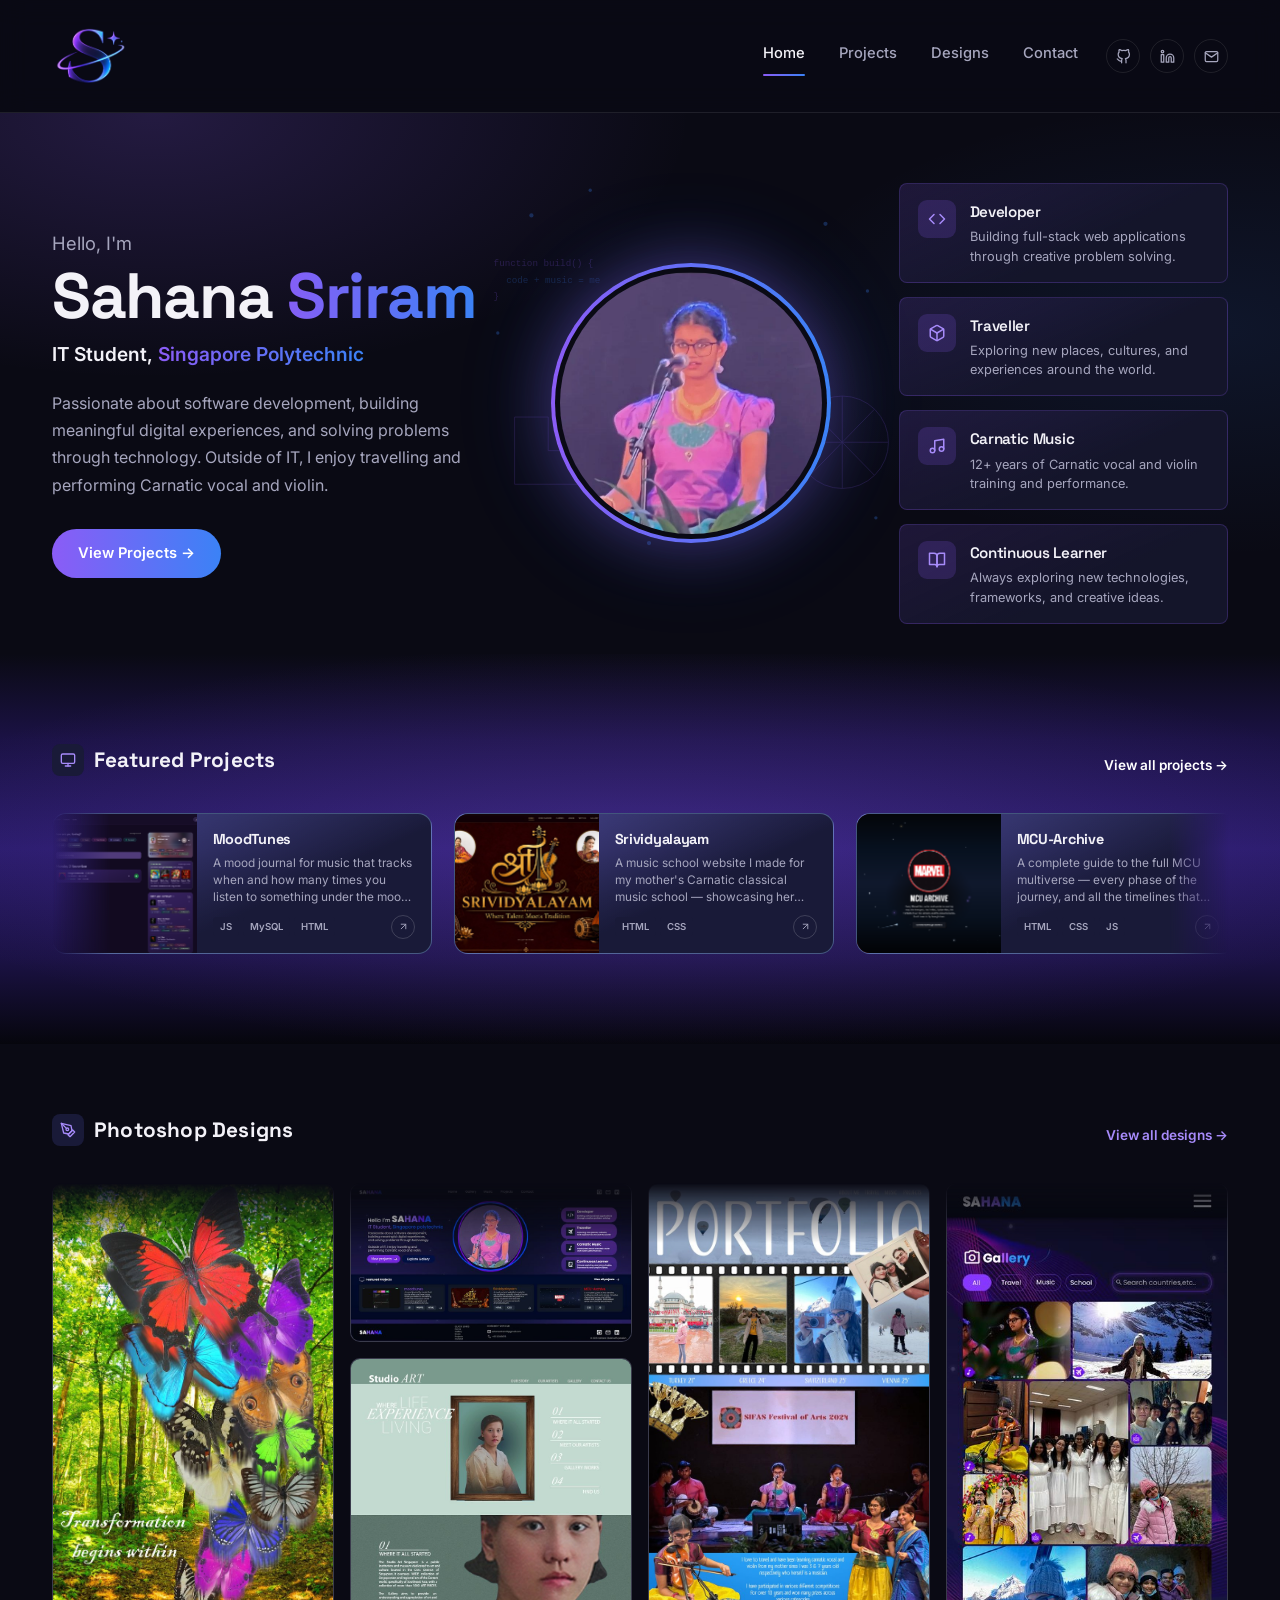
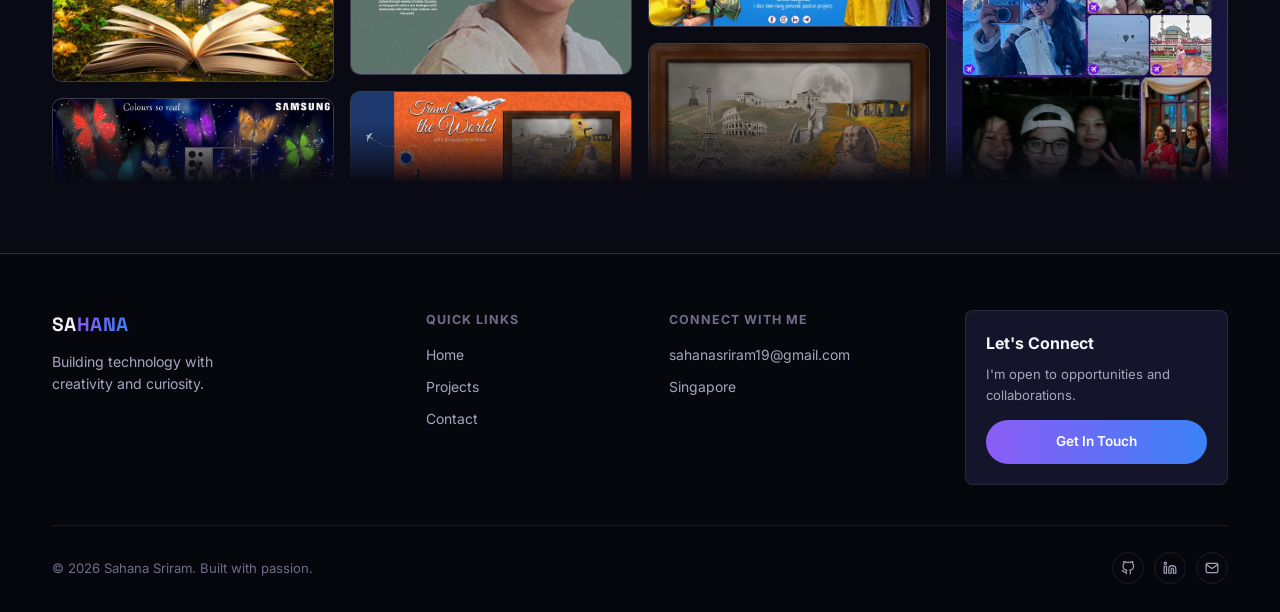
==== index.html @ c19dc29f "edited layout" ====
<!DOCTYPE html>
<html lang="en">
<head>
<meta charset="UTF-8">
<meta name="viewport" content="width=device-width, initial-scale=1.0">
<title>Sahana Sriram</title>
<link rel="icon" type="image/png" href="images/favicon.png">
<link rel="manifest" href="/manifest.json">
<meta name="description" content="Sahana Sriram — IT student at Singapore Polytechnic building full-stack web applications, and a Carnatic classical vocalist and violinist.">
<link rel="preconnect" href="https://fonts.googleapis.com">
<link href="https://fonts.googleapis.com/css2?family=Space+Grotesk:wght@500;600;700&family=Inter:wght@400;500;600;700&display=swap" rel="stylesheet">
<link rel="stylesheet" href="css/style.css">
</head>
<body>

<div id="navbar-placeholder"></div>

<section class="hero">
  <div class="wrap hero-grid">
    <div>
      <div class="hero-eyebrow">Hello, I'm</div>
      <h1>Sahana<span class="grad-text"> Sriram</span></h1>
      <div class="hero-role"><span class="a">IT Student, </span><span class="b">Singapore Polytechnic</span></div>
      <p class="desc">Passionate about software development, building meaningful digital experiences, and solving problems through technology. Outside of IT, I enjoy travelling and performing Carnatic vocal and violin.</p>
      <div class="btn-row">
        <a href="work.html" class="btn btn-primary">View Projects →</a>
      </div>
    </div>

    <div class="hero-photo-wrap">
      <svg class="hero-bg-deco" viewBox="0 0 500 500" xmlns="http://www.w3.org/2000/svg">
        <g stroke="#8B5CF6" stroke-width="1" opacity="0.35" fill="none">
          <path d="M40 380 L40 300 L80 300 L80 340 L120 340 L120 260 L160 260 L160 380 Z"/>
          <path d="M280 380 L280 200 L300 200 L300 180 L320 180 L320 200 L340 200 L340 380 Z"/>
          <circle cx="430" cy="330" r="55"/>
          <line x1="430" y1="275" x2="430" y2="385"/>
          <line x1="375" y1="330" x2="485" y2="330"/>
          <line x1="392" y1="291" x2="468" y2="369"/>
          <line x1="468" y1="291" x2="392" y2="369"/>
        </g>
        <g fill="#3B82F6" opacity="0.5">
          <circle cx="60" cy="60" r="2.5"/>
          <circle cx="130" cy="30" r="2"/>
          <circle cx="410" cy="70" r="2.5"/>
          <circle cx="460" cy="150" r="2"/>
          <circle cx="20" cy="200" r="2"/>
          <circle cx="470" cy="420" r="2"/>
          <circle cx="200" cy="450" r="2.5"/>
        </g>
        <text x="15" y="120" fill="#8B5CF6" font-family="monospace" font-size="11" opacity="0.4">function build() {</text>
        <text x="30" y="140" fill="#3B82F6" font-family="monospace" font-size="11" opacity="0.4">code + music = me</text>
        <text x="15" y="160" fill="#8B5CF6" font-family="monospace" font-size="11" opacity="0.4">}</text>
      </svg>
      <div class="hero-photo-ring">
        <div class="ring-inner">
          <img src="images/profile.jpg" alt="Sahana Sriram performing Carnatic vocal music">
        </div>
      </div>
    </div>

    <div class="info-cards">
      <div class="info-card">
        <div class="info-icon"><svg viewBox="0 0 24 24" fill="none" stroke-width="2" stroke-linecap="round" stroke-linejoin="round"><polyline points="16 18 22 12 16 6"/><polyline points="8 6 2 12 8 18"/></svg></div>
        <div><h3>Developer</h3><p>Building full-stack web applications through creative problem solving.</p></div>
      </div>
      <div class="info-card">
        <div class="info-icon"><svg viewBox="0 0 24 24" fill="none" stroke-width="2" stroke-linecap="round" stroke-linejoin="round"><path d="M21 16V8a2 2 0 0 0-1-1.73l-7-4a2 2 0 0 0-2 0l-7 4A2 2 0 0 0 3 8v8a2 2 0 0 0 1 1.73l7 4a2 2 0 0 0 2 0l7-4A2 2 0 0 0 21 16z"/><polyline points="3.27 6.96 12 12.01 20.73 6.96"/><line x1="12" y1="22.08" x2="12" y2="12"/></svg></div>
        <div><h3>Traveller</h3><p>Exploring new places, cultures, and experiences around the world.</p></div>
      </div>
      <div class="info-card">
        <div class="info-icon"><svg viewBox="0 0 24 24" fill="none" stroke-width="2" stroke-linecap="round" stroke-linejoin="round"><path d="M9 18V5l12-2v13"/><circle cx="6" cy="18" r="3"/><circle cx="18" cy="16" r="3"/></svg></div>
        <div><h3>Carnatic Music</h3><p>12+ years of Carnatic vocal and violin training and performance.</p></div>
      </div>
      <div class="info-card">
        <div class="info-icon"><svg viewBox="0 0 24 24" fill="none" stroke-width="2" stroke-linecap="round" stroke-linejoin="round"><path d="M2 3h6a4 4 0 0 1 4 4v14a3 3 0 0 0-3-3H2z"/><path d="M22 3h-6a4 4 0 0 0-4 4v14a3 3 0 0 1 3-3h7z"/></svg></div>
        <div><h3>Continuous Learner</h3><p>Always exploring new technologies, frameworks, and creative ideas.</p></div>
      </div>
    </div>
  </div>
</section>

<section class="section reveal alt-bg">
  <div class="wrap">
    <div class="section-head">
      <div class="section-head-left">
        <div class="sec-icon"><svg viewBox="0 0 24 24" fill="none" stroke-width="2" stroke-linecap="round" stroke-linejoin="round"><rect x="2" y="3" width="20" height="14" rx="2"/><line x1="8" y1="21" x2="16" y2="21"/><line x1="12" y1="17" x2="12" y2="21"/></svg></div>
        <h2>Featured Projects</h2>
      </div>
      <a href="work.html" class="view-all">View all projects →</a>
    </div>

    <div class="project-grid compact">
      <div class="project-card-sm mt">
        <div class="thumb-sm mt">
          <img class="thumb-photo" src="images/moodtunes.png" alt="MoodTunes screenshot" onerror="this.style.display='none'">
          <svg viewBox="0 0 100 100" fill="none" xmlns="http://www.w3.org/2000/svg">
            <circle cx="50" cy="50" r="34" stroke="white" stroke-width="2" opacity="0.5"/>
            <path d="M30 60 L30 40 L42 44 L42 64" stroke="white" stroke-width="2.5" stroke-linecap="round" stroke-linejoin="round"/>
            <circle cx="27" cy="63" r="5" stroke="white" stroke-width="2.5"/>
            <circle cx="39" cy="67" r="5" stroke="white" stroke-width="2.5"/>
            <path d="M58 35 L64 38 L64 62" stroke="white" stroke-width="2.5" stroke-linecap="round"/>
            <circle cx="64" cy="65" r="5" stroke="white" stroke-width="2.5"/>
          </svg>
        </div>
        <div class="body-sm">
          <div>
            <h3>MoodTunes</h3>
            <p>A mood journal for music that tracks when and how many times you listen to something under the mood you chose, and makes playlists for you.</p>
          </div>
          <div class="tag-row-sm">
            <div class="tag-chips-sm">
              <span class="tag-chip-sm">JS</span>
              <span class="tag-chip-sm">MySQL</span>
              <span class="tag-chip-sm">HTML</span>
            </div>
            <a href="moodtunes.html" class="arrow-sm" aria-label="View MoodTunes case study">
              <svg viewBox="0 0 24 24" fill="none" stroke="currentColor" stroke-width="2" stroke-linecap="round" stroke-linejoin="round"><line x1="7" y1="17" x2="17" y2="7"/><polyline points="7 7 17 7 17 17"/></svg>
            </a>
          </div>
        </div>
      </div>

      <div class="project-card-sm sv">
        <div class="thumb-sm sv">
          <img class="thumb-photo" src="images/srividyalayam.jpg" alt="Srividyalayam screenshot" onerror="this.style.display='none'">
          <svg viewBox="0 0 100 100" fill="none" xmlns="http://www.w3.org/2000/svg">
            <path d="M30 70 V30 L70 22 V62" stroke="white" stroke-width="2.5" stroke-linecap="round" stroke-linejoin="round"/>
            <circle cx="27" cy="73" r="6" stroke="white" stroke-width="2.5"/>
            <circle cx="67" cy="65" r="6" stroke="white" stroke-width="2.5"/>
          </svg>
        </div>
        <div class="body-sm">
          <div>
            <h3>Srividyalayam</h3>
            <p>A music school website I made for my mother's Carnatic classical music school — showcasing her journey as a musician and teacher.</p>
          </div>
          <div class="tag-row-sm">
            <div class="tag-chips-sm">
              <span class="tag-chip-sm">HTML</span>
              <span class="tag-chip-sm">CSS</span>
            </div>
            <a href="srividyalayam.html" class="arrow-sm" aria-label="View Srividyalayam case study">
              <svg viewBox="0 0 24 24" fill="none" stroke="currentColor" stroke-width="2" stroke-linecap="round" stroke-linejoin="round"><line x1="7" y1="17" x2="17" y2="7"/><polyline points="7 7 17 7 17 17"/></svg>
            </a>
          </div>
        </div>
      </div>

      <div class="project-card-sm mc">
        <div class="thumb-sm mc">
          <img class="thumb-photo" src="images/mcu-archive.png" alt="MCU-Archive screenshot" onerror="this.style.display='none'">
          <svg viewBox="0 0 100 100" fill="none" xmlns="http://www.w3.org/2000/svg">
            <circle cx="50" cy="35" r="14" stroke="white" stroke-width="2.5"/>
            <path d="M50 49 L50 78" stroke="white" stroke-width="2.5" stroke-linecap="round"/>
            <circle cx="30" cy="78" r="4" fill="white"/>
            <circle cx="50" cy="78" r="4" fill="white"/>
            <circle cx="70" cy="78" r="4" fill="white"/>
            <path d="M30 78 L50 78 L70 78" stroke="white" stroke-width="2" stroke-linecap="round"/>
          </svg>
        </div>
        <div class="body-sm">
          <div>
            <h3>MCU-Archive</h3>
            <p>A complete guide to the full MCU multiverse — every phase of the journey, and all the timelines that exist since Iron Man.</p>
          </div>
          <div class="tag-row-sm">
            <div class="tag-chips-sm">
              <span class="tag-chip-sm">HTML</span>
              <span class="tag-chip-sm">CSS</span>
              <span class="tag-chip-sm">JS</span>
            </div>
            <a href="mcu-archive.html" class="arrow-sm" aria-label="View MCU-Archive case study">
              <svg viewBox="0 0 24 24" fill="none" stroke="currentColor" stroke-width="2" stroke-linecap="round" stroke-linejoin="round"><line x1="7" y1="17" x2="17" y2="7"/><polyline points="7 7 17 7 17 17"/></svg>
            </a>
          </div>
        </div>
      </div>

      <div class="project-card-sm n4">
        <div class="thumb-sm n4">
          <img class="thumb-photo" src="images/borderland.png" alt="Project 4 screenshot" onerror="this.style.display='none'">
          <svg viewBox="0 0 100 100" fill="none" xmlns="http://www.w3.org/2000/svg">
            <rect x="22" y="28" width="56" height="44" rx="6" stroke="white" stroke-width="2.5"/>
            <path d="M40 46 L32 50 L40 54 M60 46 L68 50 L60 54" stroke="white" stroke-width="2.5" stroke-linecap="round" stroke-linejoin="round"/>
          </svg>
        </div>
        <div class="body-sm">
          <div>
            <h3>Borderland</h3>
            <p>A wellness quest system where users complete challenges to improve their mental and physical well-being themed to the show Alice in Borderland.</p>
          </div>
          <div class="tag-row-sm">
            <div class="tag-chips-sm">
              <span class="tag-chip-sm">JS</span>
              <span class="tag-chip-sm">HTML</span>
              <span class="tag-chip-sm">MySQL</span>
            </div>
            <a href="borderland.html" class="arrow-sm" aria-label="View Borderland case study">
              <svg viewBox="0 0 24 24" fill="none" stroke="currentColor" stroke-width="2" stroke-linecap="round" stroke-linejoin="round"><line x1="7" y1="17" x2="17" y2="7"/><polyline points="7 7 17 7 17 17"/></svg>
            </a>
          </div>
        </div>
      </div>

      <div class="project-card-sm n5">
        <div class="thumb-sm n5">
          <img class="thumb-photo" src="images/portfolio.png" alt="Project 5 screenshot" onerror="this.style.display='none'">
          <svg viewBox="0 0 100 100" fill="none" xmlns="http://www.w3.org/2000/svg">
            <rect x="22" y="28" width="56" height="44" rx="6" stroke="white" stroke-width="2.5"/>
            <path d="M40 46 L32 50 L40 54 M60 46 L68 50 L60 54" stroke="white" stroke-width="2.5" stroke-linecap="round" stroke-linejoin="round"/>
          </svg>
        </div>
        <div class="body-sm">
          <div>
            <h3>Personal Website</h3>
              <p>My own personal portfolio as a website under development.</p>
            </div>
          <div class="tag-row-sm">
            <div class="tag-chips-sm">
              <span class="tag-chip-sm">HTML</span>
              <span class="tag-chip-sm">CSS</span>
              <span class="tag-chip-sm">JS</span>
            </div>
            <a href="personal-website.html" class="arrow-sm" aria-label="View Personal Website case study">
              <svg viewBox="0 0 24 24" fill="none" stroke="currentColor" stroke-width="2" stroke-linecap="round" stroke-linejoin="round"><line x1="7" y1="17" x2="17" y2="7"/><polyline points="7 7 17 7 17 17"/></svg>
            </a>
          </div>
        </div>
      </div>

      <div class="project-card-sm n6">
        <div class="thumb-sm n6">
          <img class="thumb-photo" src="images/ai-study-buddy.png" alt="AI Study Buddy app screens" onerror="this.style.display='none'">
          <svg viewBox="0 0 100 100" fill="none" xmlns="http://www.w3.org/2000/svg">
            <rect x="33" y="20" width="34" height="60" rx="7" stroke="white" stroke-width="2.5"/>
            <line x1="44" y1="71" x2="56" y2="71" stroke="white" stroke-width="2.5" stroke-linecap="round"/>
          </svg>
        </div>
        <div class="body-sm">
          <div>
            <h3>AI Study Buddy</h3>
            <p>A mobile study companion designed in Figma: wireframes and flows for planning, focus, practice and progress.</p>
          </div>
          <div class="tag-row-sm">
            <div class="tag-chips-sm">
              <span class="tag-chip-sm">Figma</span>
              <span class="tag-chip-sm">UI/UX</span>
              <span class="tag-chip-sm">Mobile</span>
            </div>
            <a href="ai-study-buddy.html" class="arrow-sm" aria-label="View AI Study Buddy case study">
              <svg viewBox="0 0 24 24" fill="none" stroke="currentColor" stroke-width="2" stroke-linecap="round" stroke-linejoin="round"><line x1="7" y1="17" x2="17" y2="7"/><polyline points="7 7 17 7 17 17"/></svg>
            </a>
          </div>
        </div>
      </div>
    </div>
  </div>
</section>

<section class="section reveal" id="designs">
  <div class="wrap">
    <div class="section-head">
      <div class="section-head-left">
        <div class="sec-icon"><svg viewBox="0 0 24 24" fill="none" stroke-width="2" stroke-linecap="round" stroke-linejoin="round"><path d="M12 19l7-7 3 3-7 7-3-3z"/><path d="M18 13l-1.5-7.5L2 2l3.5 14.5L13 18l5-5z"/><path d="M2 2l7.586 7.586"/><circle cx="11" cy="11" r="2"/></svg></div>
        <h2>Photoshop Designs</h2>
      </div>
      <a href="designs.html" class="view-all">View all designs &rarr;</a>
    </div>

    <div class="live-wall" aria-label="Photoshop designs, moving. Hover to pause, click to enlarge.">
      <div class="live-col c1"><div class="live-track">
        <figure class="live-item">
        <button type="button" class="design-btn" data-lightbox="images/transformation.jpg" data-caption="Transformation Begins Within" aria-label="Open design: Transformation Begins Within">
          <img src="images/transformation-thumb.jpg" width="1080" height="1920" loading="lazy" alt="Poster of colourful butterflies rising from an open book in a forest">
          <span class="design-cap"><b>Transformation Begins Within</b><i>Photo manipulation</i></span>
        </button>
      </figure>
        <figure class="live-item">
        <button type="button" class="design-btn" data-lightbox="images/colours-so-real.jpg" data-caption="Colours So Real" aria-label="Open design: Colours So Real">
          <img src="images/colours-so-real-thumb.jpg" width="1366" height="768" loading="lazy" alt="Butterflies, a rabbit in a top hat and a phone against a night city skyline">
          <span class="design-cap"><b>Colours So Real</b><i>Advertising</i></span>
        </button>
      </figure>
        <figure class="live-item">
        <button type="button" class="design-btn" data-lightbox="images/sweet-juicy.jpg" data-caption="Sweet, Juicy, Unstoppable" aria-label="Open design: Sweet, Juicy, Unstoppable">
          <img src="images/sweet-juicy-thumb.jpg" width="800" height="800" loading="lazy" alt="Watermelon slices and a lollipop in a splash of juice">
          <span class="design-cap"><b>Sweet, Juicy, Unstoppable</b><i>Advertising</i></span>
        </button>
      </figure>
        <figure class="live-item">
        <button type="button" class="design-btn" data-lightbox="images/home-mobile.jpg" data-caption="Home Page: Mobile Layout" aria-label="Open design: Home Page: Mobile Layout">
          <img src="images/home-mobile-thumb.jpg" width="1080" height="2940" loading="lazy" alt="Mobile home page design with profile, skill cards and project cards">
          <span class="design-cap"><b>Home Page: Mobile Layout</b><i>Web design</i></span>
        </button>
      </figure>
      </div></div>
      <div class="live-col c2"><div class="live-track">
        <figure class="live-item">
        <button type="button" class="design-btn" data-lightbox="images/portfolio-web.jpg" data-caption="Portfolio Website" aria-label="Open design: Portfolio Website">
          <img src="images/portfolio-web-thumb.jpg" width="1366" height="768" loading="lazy" alt="Dark website design with a profile photo, info cards and featured projects">
          <span class="design-cap"><b>Portfolio Website</b><i>Web design</i></span>
        </button>
      </figure>
        <figure class="live-item">
        <button type="button" class="design-btn" data-lightbox="images/studio-art.jpg" data-caption="Studio Art" aria-label="Open design: Studio Art">
          <img src="images/studio-art-thumb.jpg" width="1366" height="1536" loading="lazy" alt="Soft green web layout for an art studio with a framed portrait">
          <span class="design-cap"><b>Studio Art</b><i>Web design</i></span>
        </button>
      </figure>
        <figure class="live-item">
        <button type="button" class="design-btn" data-lightbox="images/travel-the-world.jpg" data-caption="Travel the World" aria-label="Open design: Travel the World">
          <img src="images/travel-the-world-thumb.jpg" width="1690" height="770" loading="lazy" alt="Orange banner with a framed collage of world landmarks and the line Travel the World">
          <span class="design-cap"><b>Travel the World</b><i>Advertising</i></span>
        </button>
      </figure>
        </div></div>
      <div class="live-col c3"><div class="live-track">
        <figure class="live-item">
        <button type="button" class="design-btn" data-lightbox="images/portfolio-poster.jpg" data-caption="Portfolio" aria-label="Open design: Portfolio">
          <img src="images/portfolio-poster-thumb.jpg" width="1012" height="1600" loading="lazy" alt="Portfolio layout with a film strip of travel photos and a performance photo">
          <span class="design-cap"><b>Portfolio</b><i>Layout</i></span>
        </button>
      </figure>
        <figure class="live-item">
        <button type="button" class="design-btn" data-lightbox="images/wonders.jpg" data-caption="Wonders of the World" aria-label="Open design: Wonders of the World">
          <img src="images/wonders-thumb.jpg" width="1024" height="768" loading="lazy" alt="Framed collage of world landmarks across a field of orange flowers">
          <span class="design-cap"><b>Wonders of the World</b><i>Photo manipulation</i></span>
        </button>
      </figure>
        <figure class="live-item">
        <button type="button" class="design-btn" data-lightbox="images/gallery-web.jpg" data-caption="Gallery Page: Web Layout" aria-label="Open design: Gallery Page: Web Layout">
          <img src="images/gallery-web-thumb.jpg" width="1366" height="768" loading="lazy" alt="Gallery page design with filter chips and a grid of travel and music photos">
          <span class="design-cap"><b>Gallery Page: Web Layout</b><i>Web design</i></span>
        </button>
      </figure>
      </div></div>
      <div class="live-col c4"><div class="live-track">
        <figure class="live-item">
        <button type="button" class="design-btn" data-lightbox="images/gallery-mobile.jpg" data-caption="Gallery Page: Mobile Layout" aria-label="Open design: Gallery Page: Mobile Layout">
          <img src="images/gallery-mobile-thumb.jpg" width="1080" height="2940" loading="lazy" alt="Mobile gallery page design with filter chips and a photo grid">
          <span class="design-cap"><b>Gallery Page: Mobile Layout</b><i>Web design</i></span>
        </button>
      </figure>
        <figure class="live-item">
        <button type="button" class="design-btn" data-lightbox="images/fire-ice.jpg" data-caption="Fire and Ice" aria-label="Open design: Fire and Ice">
          <img src="images/fire-ice-thumb.jpg" width="800" height="800" loading="lazy" alt="A fire lion facing an ice dragon on a dark splattered background">
          <span class="design-cap"><b>Fire and Ice</b><i>Photo manipulation</i></span>
        </button>
      </figure>
        <figure class="live-item">
        <button type="button" class="design-btn" data-lightbox="images/dreamscape.jpg" data-caption="Dreamscape of Fashion" aria-label="Open design: Dreamscape of Fashion">
          <img src="images/dreamscape-thumb.jpg" width="1024" height="768" loading="lazy" alt="Handbags and heels standing on reflective water under a blue sky">
          <span class="design-cap"><b>Dreamscape of Fashion</b><i>Advertising</i></span>
        </button>
      </figure>
      </div></div>
    </div>
  </div>
</section>

<!-- <section class="section reveal" id="clubs">
  <div class="wrap">
    <div class="section-head">
      <div class="section-head-left">
        <div class="sec-icon"><svg viewBox="0 0 24 24" fill="none" stroke-width="2" stroke-linecap="round" stroke-linejoin="round"><path d="M17 21v-2a4 4 0 0 0-4-4H5a4 4 0 0 0-4 4v2"/><circle cx="9" cy="7" r="4"/><path d="M23 21v-2a4 4 0 0 0-3-3.87"/><path d="M16 3.13a4 4 0 0 1 0 7.75"/></svg></div>
        <h2>Clubs &amp; Co-curriculars</h2>
      </div>
    </div>

    <div class="club-list">
      <span>SEED</span>
      <span>Gryphons</span>
      <span>SPICS</span>
    </div>
  </div>
</section> -->

<footer id="contact">
  <div class="wrap">
    <div class="footer-grid">
      <div class="footer-brand">
        <a class="logo" href="index.html"><span class="a">SA</span><span class="b">HANA</span></a>
        <p>Building technology with creativity and curiosity.</p>
      </div>
      <div class="footer-col">
        <h4>Quick Links</h4>
        <a href="index.html">Home</a>
        <a href="work.html">Projects</a>
        <a href="contact.html">Contact</a>
      </div>
      <div class="footer-col">
        <h4>Connect With Me</h4>
        <span>sahanasriram19@gmail.com</span>
        <span>Singapore</span>
      </div>
      <div class="footer-cta">
        <h4 style="margin-bottom:8px;">Let's Connect</h4>
        <p>I'm open to opportunities and collaborations.</p>
        <a href="mailto:sahanasriram19@gmail.com" class="btn btn-primary">Get In Touch</a>
      </div>
    </div>
    <div class="footer-bottom">
      <span>© 2026 Sahana Sriram. Built with passion.</span>
      <div class="footer-social">
        <a href="https://github.com/sahanasriram19" target="_blank" rel="noopener" aria-label="GitHub"><svg viewBox="0 0 24 24" fill="none" stroke-width="2" stroke-linecap="round" stroke-linejoin="round"><path d="M9 19c-5 1.5-5-2.5-7-3m14 6v-3.87a3.37 3.37 0 0 0-.94-2.61c3.14-.35 6.44-1.54 6.44-7A5.44 5.44 0 0 0 20 4.77 5.07 5.07 0 0 0 19.91 1S18.73.65 16 2.48a13.38 13.38 0 0 0-7 0C6.27.65 5.09 1 5.09 1A5.07 5.07 0 0 0 5 4.77a5.44 5.44 0 0 0-1.5 3.78c0 5.42 3.3 6.61 6.44 7A3.37 3.37 0 0 0 9 18.13V22"/></svg></a>
        <a href="https://www.linkedin.com/in/sahanasriram19" target="_blank" rel="noopener" aria-label="LinkedIn"><svg viewBox="0 0 24 24" fill="none" stroke-width="2" stroke-linecap="round" stroke-linejoin="round"><path d="M16 8a6 6 0 0 1 6 6v7h-4v-7a2 2 0 0 0-2-2 2 2 0 0 0-2 2v7h-4v-7a6 6 0 0 1 6-6z"/><rect x="2" y="9" width="4" height="12"/><circle cx="4" cy="4" r="2"/></svg></a>
        <a href="mailto:sahanasriram19@gmail.com" aria-label="Email"><svg viewBox="0 0 24 24" fill="none" stroke-width="2" stroke-linecap="round" stroke-linejoin="round"><path d="m22 6-10 7L2 6"/><rect x="2" y="4" width="20" height="16" rx="2"/></svg></a>
      </div>
    </div>
  </div>
</footer>

<div class="lightbox" id="lightbox" role="dialog" aria-modal="true" aria-label="Design preview" hidden>
  <button type="button" class="lightbox-close" aria-label="Close preview">&times;</button>
  <button type="button" class="lightbox-nav prev" aria-label="Previous design">&#8249;</button>
  <button type="button" class="lightbox-nav next" aria-label="Next design">&#8250;</button>
  <div class="lightbox-stage"><img id="lightboxImg" alt=""></div>
  <p class="lightbox-caption" id="lightboxCap"></p>
</div>

<button class="to-top" aria-label="Back to top">↑</button>
<script src="js/script.js"></script>
</body>
</html>
---- css/style.css ----
/* ============================================
   Sahana Sriram — Portfolio (dark theme)
   ============================================ */

:root{
  --bg:#0A0A14;
  --bg-soft:#0F1020;
  --surface:#14152A;
  --surface-2:#191A38;
  --border:rgba(255,255,255,0.09);
  --border-strong:rgba(255,255,255,0.16);
  --text:#F3F2F8;
  --text-soft:#A6A6BE;
  --text-mute:#6E6E88;
  --purple:#8B5CF6;
  --purple-soft:#A78BFA;
  --blue:#3B82F6;
  --rose:#F43F87;
  --rose-soft:#FB7BA8;
  --grad:linear-gradient(90deg,#8B5CF6 0%,#3B82F6 100%);
  --radius:14px;
  --radius-sm:8px;
}

*{margin:0;padding:0;box-sizing:border-box;}
html{scroll-behavior:smooth;}
body{
  background:var(--bg);
  color:var(--text);
  font-family:'Inter',sans-serif;
  line-height:1.6;
  overflow-x:hidden;
}
h1,h2,h3,.display{
  font-family:'Space Grotesk',sans-serif;
  letter-spacing:-0.02em;
}
a{color:inherit;text-decoration:none;}
img{max-width:100%;display:block;}
.wrap{max-width:1240px;margin:0 auto;padding:0 32px;}
.grad-text{background:var(--grad);-webkit-background-clip:text;background-clip:text;color:transparent;}

/* ---------- About/Music: duality cards, stats, facts ---------- */
.duality-grid{display:grid;grid-template-columns:1fr 1fr;gap:22px;margin-bottom:22px;}
.duality-card{background:var(--surface);border:1px solid var(--border);border-radius:var(--radius);padding:32px;}
.duality-label{font-size:0.78rem;font-weight:700;text-transform:uppercase;letter-spacing:0.08em;margin-bottom:14px;color:var(--purple-soft);}
.duality-card.music .duality-label{color:#60A5FA;}
.duality-card h3{font-size:1.25rem;font-weight:700;margin-bottom:12px;}
.duality-card p{color:var(--text-soft);font-size:0.95rem;margin-bottom:20px;line-height:1.6;}
.stat-row{display:flex;gap:28px;flex-wrap:wrap;}
.stat{display:flex;flex-direction:column;}
.stat .num{font-family:'Space Grotesk',sans-serif;font-weight:700;font-size:1.7rem;background:var(--grad);-webkit-background-clip:text;background-clip:text;color:transparent;line-height:1;}
.stat .label{font-size:0.7rem;color:var(--text-mute);text-transform:uppercase;letter-spacing:0.05em;margin-top:8px;}
.fact-strip{display:flex;flex-wrap:wrap;border:1px solid var(--border);border-radius:var(--radius);overflow:hidden;background:var(--surface);}
.fact-item{flex:1 1 200px;padding:20px 24px;border-right:1px solid var(--border);border-bottom:1px solid var(--border);}
.fact-item:last-child{border-right:none;}
.fact-item .k{font-size:0.7rem;text-transform:uppercase;letter-spacing:0.06em;color:var(--text-mute);margin-bottom:6px;}
.fact-item .v{font-weight:600;font-size:0.92rem;}
.tag{padding:7px 14px;border:1px solid var(--border-strong);border-radius:999px;font-size:0.8rem;font-weight:500;color:var(--text-soft);}
.stack-tags{display:flex;flex-wrap:wrap;gap:10px;margin-top:4px;}
.btn-sm{padding:9px 18px;font-size:0.78rem;}
.project-card .body .project-links{display:flex;gap:10px;margin-top:auto;padding-top:16px;flex-wrap:wrap;}

@media (max-width:760px){
  .duality-grid{grid-template-columns:1fr;}
  .fact-item{flex:1 1 50%;}
}

/* ---------- Nav ---------- */
nav{
  position:sticky;top:0;z-index:50;
  background:rgba(10,10,20,0.75);
  backdrop-filter:blur(14px);
  border-bottom:1px solid var(--border);
}
nav .wrap{
  display:flex;align-items:center;justify-content:space-between;
  padding:18px 32px;
}
.logo{font-family:'Space Grotesk',sans-serif;font-weight:700;font-size:1.2rem;letter-spacing:0.02em;}
.logo .a{color:var(--text);}
.logo .b{background:var(--grad);-webkit-background-clip:text;background-clip:text;color:transparent;}
.navlinks{display:flex;gap:34px;font-size:0.92rem;font-weight:500;align-items:center;}
.navlinks a{color:var(--text-soft);transition:color 0.2s;position:relative;padding-bottom:4px;}
.navlinks a:hover{
  background:var(--grad);
  -webkit-background-clip:text;
  background-clip:text;
  color:transparent;
}
.navlinks a.active{color:var(--text);}
.navlinks a.active:hover{
  background:var(--grad);
  -webkit-background-clip:text;
  background-clip:text;
  color:transparent;
}
.navlinks a.active::after{
  content:"";position:absolute;left:0;right:0;bottom:-6px;height:2px;
  background:var(--grad);border-radius:2px;
}
.nav-social{display:flex;gap:10px;align-items:center;}
.nav-social a{
  width:34px;height:34px;border-radius:50%;
  border:1px solid var(--border);
  display:flex;align-items:center;justify-content:center;
  transition:border-color 0.2s, background 0.2s;
}
.nav-social a:hover{border-color:var(--purple-soft);background:rgba(139,92,246,0.1);}
.nav-social svg{width:15px;height:15px;stroke:var(--text-soft);}
.nav-social a:hover svg{stroke:var(--text);}
.nav-right{display:flex;align-items:center;gap:28px;}

.nav-toggle{
  display:none;
  width:38px;height:38px;
  border:1px solid var(--border);
  border-radius:8px;
  background:transparent;
  align-items:center;justify-content:center;
  cursor:pointer;
}
.nav-toggle span, .nav-toggle span::before, .nav-toggle span::after{
  content:"";display:block;width:16px;height:1.5px;background:var(--text);
  position:relative;transition:transform 0.2s ease, opacity 0.2s ease;
}
.nav-toggle span::before{position:absolute;top:-5px;}
.nav-toggle span::after{position:absolute;top:5px;}
.nav-toggle.open span{background:transparent;}
.nav-toggle.open span::before{transform:translateY(5px) rotate(45deg);}
.nav-toggle.open span::after{transform:translateY(-5px) rotate(-45deg);}

.logo {
  display: flex;
  align-items: center;
  flex-shrink: 0;
}

.logo-icon {
  width: 76px;
  height: 76px;
  object-fit: contain;
  display: block;
  background: transparent;
}

@media (max-width: 768px) {
  .logo-icon {
    width: 52px;
    height: 52px;
  }
}

/* ---------- Buttons ---------- */
.btn{
  display:inline-flex;align-items:center;gap:8px;
  padding:13px 26px;
  border-radius:999px;
  font-weight:600;font-size:0.92rem;
  transition:transform 0.2s ease, box-shadow 0.2s ease, background 0.2s ease;
  cursor:pointer;
}
.btn-primary{background:var(--grad);color:#fff;border:none;}
.btn-primary:hover{transform:translateY(-2px);box-shadow:0 10px 26px rgba(139,92,246,0.35);}
.btn-ghost{border:1.5px solid var(--border-strong);background:rgba(255,255,255,0.02);color:var(--text);}
.btn-ghost:hover{border-color:var(--purple-soft);background:rgba(139,92,246,0.08);transform:translateY(-2px);}

/* ---------- Hero ---------- */
.hero{position:relative;padding:70px 0 30px;overflow:hidden;
  background:radial-gradient(ellipse 60% 70% at 12% 0%, rgba(139,92,246,0.20), transparent 70%),radial-gradient(ellipse 50% 60% at 95% 40%, rgba(59,130,246,0.10), transparent 70%),var(--bg);}
.hero-grid{display:grid;grid-template-columns:1.05fr 0.85fr 0.8fr;gap:32px;align-items:center;position:relative;z-index:2;}
.hero-eyebrow{font-size:1.15rem;color:var(--text-soft);margin-bottom:6px;}
.hero h1{font-size:clamp(2.6rem,5.2vw,4rem);font-weight:700;line-height:1.02;margin-bottom:10px;}
.hero-role{font-size:1.2rem;font-weight:600;margin-bottom:20px;}
.hero-role .a{color:var(--text);}
.hero-role .b{background:var(--grad);-webkit-background-clip:text;background-clip:text;color:transparent;}
.hero p.desc{color:var(--text-soft);font-size:1rem;max-width:520px;margin-bottom:30px;line-height:1.7;}
.hero .btn-row{display:flex;gap:14px;flex-wrap:wrap;}

.hero-photo-wrap{position:relative;display:flex;align-items:center;justify-content:center;min-height:340px;}
.hero-bg-deco{position:absolute;inset:-20% -10%;z-index:0;pointer-events:none;opacity:0.55;}
.hero-photo-ring{
  position:relative;z-index:2;
  width:280px;height:280px;border-radius:50%;
  background:var(--grad);
  padding:4px;
  box-shadow:0 0 60px rgba(139,92,246,0.35), 0 0 100px rgba(59,130,246,0.2);
}
.hero-photo-ring .ring-inner{
  width:100%;height:100%;border-radius:50%;
  background:var(--bg);padding:5px;
}
.hero-photo-ring img{width:100%;height:100%;border-radius:50%;object-fit:cover;}

/* ---------- Info cards ---------- */
.info-cards{display:flex;flex-direction:column;gap:14px;position:relative;z-index:2;}
.info-card{
  display:flex;align-items:flex-start;gap:14px;
  padding:16px 18px;
  background:linear-gradient(155deg, rgba(139,92,246,0.16), var(--surface) 60%);
  border:1px solid rgba(139,92,246,0.22);
  border-radius:var(--radius-sm);
  transition:border-color 0.2s, transform 0.2s;
}
.info-card:hover{border-color:var(--purple-soft);transform:translateY(-2px);}
.info-icon{
  flex-shrink:0;width:38px;height:38px;border-radius:9px;
  background:rgba(139,92,246,0.18);
  display:flex;align-items:center;justify-content:center;
}
.info-icon svg{width:18px;height:18px;stroke:var(--purple-soft);}
.info-card h3{font-size:0.95rem;font-weight:600;margin-bottom:3px;}
.info-card p{font-size:0.8rem;color:var(--text-soft);line-height:1.5;}

/* ---------- Section headers ---------- */
.section{padding:70px 0;}
.section.alt-bg{padding:90px 0;border:0;background:radial-gradient(ellipse 80% 70% at 50% 50%, rgba(139,92,246,0.22), transparent 75%),linear-gradient(180deg,#0A0A14 0%,#1B1245 22%,#2A1B6B 50%,#1B1245 78%,#06060D 100%);}
.section-head{
  display:flex;justify-content:space-between;align-items:flex-end;
  margin-bottom:36px;flex-wrap:wrap;gap:16px;
}
.section-head-left{display:flex;align-items:center;gap:10px;}
.section-head-left .sec-icon{
  width:32px;height:32px;border-radius:8px;background:var(--surface-2);
  display:flex;align-items:center;justify-content:center;
}
.section-head-left .sec-icon svg{width:16px;height:16px;stroke:var(--purple-soft);}
.section-head h2{font-size:1.3rem;font-weight:700;letter-spacing:0.01em;}
.section-head .view-all{font-size:0.85rem;font-weight:600;color:var(--purple-soft);display:flex;align-items:center;gap:6px;}
.section-head .view-all:hover{color:var(--text);}
.section-sub{color:var(--text-soft);font-size:0.95rem;margin-top:4px;}
.page-head{padding:60px 0 10px;}
.page-head h1{font-size:clamp(2rem,4vw,2.7rem);font-weight:700;margin-bottom:8px;}

/* ---------- Project cards ---------- */
.project-grid{display:grid;grid-template-columns:repeat(3,1fr);gap:22px;}
.project-grid.two-col{grid-template-columns:repeat(2,1fr);}
.project-card{
  background:linear-gradient(155deg, rgba(244,63,135,0.13), var(--surface) 55%);
  border:1px solid rgba(244,63,135,0.20);
  border-radius:var(--radius);
  overflow:hidden;
  transition:transform 0.25s ease, border-color 0.25s ease;
  display:flex;
  flex-direction:column;
  height:100%;
}
.project-card:hover{transform:translateY(-4px);border-color:var(--rose);}
.project-thumb{
  aspect-ratio:16/10;
  position:relative;overflow:hidden;
  display:flex;align-items:center;justify-content:center;
}
.project-thumb.mt{background:linear-gradient(135deg,#312E81 0%,#3B82F6 100%);}
.project-thumb.sv{background:linear-gradient(135deg,#312E52 0%,#8B5CF6 100%);}
.project-thumb.mc{background:linear-gradient(135deg,#3F1220 0%,#B91C3C 100%);}
.thumb-sm.mt{background:linear-gradient(135deg,#312E81 0%,#3B82F6 100%);}
.thumb-sm.sv{background:linear-gradient(135deg,#312E52 0%,#8B5CF6 100%);}
.thumb-sm.mc{background:linear-gradient(135deg,#3F1220 0%,#B91C3C 100%);}
.project-thumb.n4,.thumb-sm.n4{background:linear-gradient(135deg,#134E4A 0%,#14B8A6 100%);}
.project-thumb.n5,.thumb-sm.n5{background:linear-gradient(135deg,#78350F 0%,#F59E0B 100%);}
.project-thumb svg{width:44%;height:44%;opacity:0.85;}
.project-card .body{padding:20px 22px 22px;display:flex;flex-direction:column;flex:1;}
.project-card h3{font-size:1.05rem;font-weight:700;margin-bottom:8px;}
.project-card p{font-size:0.85rem;color:var(--text-soft);line-height:1.6;margin-bottom:16px;}
.tag-row{display:flex;flex-wrap:wrap;gap:8px;align-items:center;justify-content:space-between;}
.tag-chips{display:flex;flex-wrap:wrap;gap:6px;}
.tag-chip{
  font-size:0.7rem;font-weight:600;padding:4px 10px;border-radius:5px;
  background:var(--surface-2);color:var(--text-soft);
}
.project-arrow{
  width:30px;height:30px;border-radius:50%;border:1px solid var(--border-strong);
  display:flex;align-items:center;justify-content:center;flex-shrink:0;
  transition:background 0.2s, border-color 0.2s;
}
.project-card:hover .project-arrow{background:var(--grad);border-color:transparent;}
.project-arrow svg{width:13px;height:13px;stroke:var(--text-soft);}
.project-card:hover .project-arrow svg{stroke:#fff;}

.project-thumb .thumb-photo, .thumb-sm .thumb-photo{
  position:absolute;inset:0;width:100%;height:100%;object-fit:cover;z-index:1;
}

/* ---------- Compact project cards (Home / Gallery) ---------- */
.project-grid.compact{grid-template-columns:repeat(3,1fr);}
.project-card-sm{
  display:flex;
  background:linear-gradient(155deg, rgba(147,197,253,0.24), var(--surface-2) 60%);
  border:1px solid rgba(147,197,253,0.35);
  border-radius:var(--radius);
  overflow:hidden;
  transition:transform 0.25s ease, border-color 0.25s ease;
}
.project-card-sm:hover{transform:translateY(-3px);border-color:var(--blue);}
.thumb-sm{
  flex:0 0 38%;position:relative;overflow:hidden;
  display:flex;align-items:center;justify-content:center;
}
.thumb-sm svg{width:52%;height:52%;opacity:0.85;position:relative;z-index:0;}
.body-sm{flex:1;padding:14px 16px;display:flex;flex-direction:column;justify-content:space-between;min-width:0;}
.body-sm h3{font-size:0.9rem;font-weight:700;margin-bottom:4px;}
.body-sm p{
  font-size:0.74rem;color:var(--text-soft);line-height:1.45;margin-bottom:8px;
  display:-webkit-box;-webkit-line-clamp:3;-webkit-box-orient:vertical;overflow:hidden;line-clamp:3;
}
.tag-row-sm{display:flex;justify-content:space-between;align-items:center;gap:6px;}
.tag-chips-sm{display:flex;gap:4px;flex-wrap:wrap;}
.tag-chip-sm{font-size:0.6rem;font-weight:600;padding:2px 7px;border-radius:4px;background:var(--surface-2);color:var(--text-soft);}
.arrow-sm{
  width:24px;height:24px;border-radius:50%;border:1px solid var(--border-strong);
  display:flex;align-items:center;justify-content:center;flex-shrink:0;
  transition:background 0.2s, border-color 0.2s;
}
.arrow-sm svg{width:11px;height:11px;stroke:var(--text-soft);}
.project-card-sm:hover .arrow-sm{background:var(--grad);border-color:transparent;}
.project-card-sm:hover .arrow-sm svg{stroke:#fff;}

@media (max-width:900px){
  .project-grid.compact{grid-template-columns:1fr 1fr;}
}
@media (max-width:760px){
  .project-grid.compact{grid-template-columns:1fr;}
  .project-card-sm{flex-direction:column;}
  .thumb-sm{flex:0 0 140px;}
}
.filter-row{display:flex;gap:10px;flex-wrap:wrap;margin-bottom:36px;}
.filter-pill{
  padding:9px 20px;border-radius:999px;font-size:0.82rem;font-weight:600;
  border:1px solid var(--border-strong);color:var(--text-soft);
  cursor:pointer;transition:all 0.2s ease;background:transparent;
}
.filter-pill:hover{border-color:var(--purple-soft);color:var(--text);}
.filter-pill.active{background:var(--grad);border-color:transparent;color:#fff;}

.gallery-grid{
  display:grid;grid-template-columns:repeat(3,1fr);gap:18px;margin-bottom:80px;
}
.gallery-item{
  position:relative;border-radius:var(--radius);overflow:hidden;
  aspect-ratio:4/3;
  border:1px solid var(--border);
  transition:transform 0.3s ease;
}
.gallery-item:hover{transform:translateY(-3px);}
.gallery-item img{width:100%;height:100%;object-fit:cover;transition:transform 0.4s ease;}
.gallery-item:hover img{transform:scale(1.05);}
.gallery-caption{
  position:absolute;left:0;right:0;bottom:0;
  padding:16px 18px;
  background:linear-gradient(0deg, rgba(0,0,0,0.75) 0%, transparent 100%);
}
.gallery-caption .loc{font-weight:700;font-size:0.9rem;}
.gallery-caption .yr{font-size:0.75rem;color:var(--text-soft);}
.gallery-item.hide{display:none;}

/* ---------- Clubs & co-curriculars (plain big text) ---------- */
.club-list{display:flex;flex-wrap:wrap;gap:10px 56px;align-items:baseline;justify-content:center;}
.club-list span{
  font-family:'Space Grotesk',sans-serif;font-weight:700;
  font-size:clamp(2.4rem,7vw,5rem);line-height:1.1;letter-spacing:-0.02em;
  color:var(--text);transition:color 0.25s ease;
  padding-left:6px;
}
.club-list span:hover{
  background:var(--grad);-webkit-background-clip:text;background-clip:text;color:transparent;
}

/* ---------- Contact / footer CTA ---------- */
.contact{
  text-align:center;padding:90px 0 100px;
}
.contact h2{font-size:clamp(1.9rem,4.4vw,2.6rem);margin-bottom:16px;}
.contact p{color:var(--text-soft);font-size:1.05rem;margin-bottom:32px;}
.contact .btn-row{justify-content:center;}

footer{
  border-top:1px solid rgba(167,139,250,0.28);
  padding:56px 0 28px;
  background:#06060D;
}
.footer-grid{
  display:grid;grid-template-columns:1.3fr 0.8fr 1fr 1fr;gap:32px;
  margin-bottom:40px;
}
.footer-brand p{color:var(--text-soft);font-size:0.88rem;margin-top:10px;max-width:220px;}
.footer-col h4{font-size:0.78rem;text-transform:uppercase;letter-spacing:0.08em;color:var(--text-mute);margin-bottom:14px;}
.footer-col a, .footer-col span{display:block;font-size:0.87rem;color:var(--text-soft);margin-bottom:10px;}
.footer-col a:hover{color:var(--text);}
.footer-cta{
  background:var(--surface);border:1px solid var(--border);border-radius:var(--radius-sm);
  padding:20px;
}
.footer-cta p{font-size:0.82rem;color:var(--text-soft);margin-bottom:14px;}
.footer-cta .btn{width:100%;justify-content:center;padding:11px;font-size:0.85rem;}
.footer-bottom{
  display:flex;justify-content:space-between;align-items:center;flex-wrap:wrap;gap:14px;
  padding-top:26px;border-top:1px solid var(--border);
  font-size:0.82rem;color:var(--text-mute);
}
.footer-social{display:flex;gap:10px;}
.footer-social a{
  width:32px;height:32px;border-radius:50%;border:1px solid var(--border);
  display:flex;align-items:center;justify-content:center;
}
.footer-social svg{width:14px;height:14px;stroke:var(--text-soft);}

/* ---------- Scroll reveal ---------- */
.reveal{opacity:0;transform:translateY(16px);transition:opacity 0.6s ease, transform 0.6s ease;}
.reveal.in{opacity:1;transform:translateY(0);}

/* ---------- Back to top ---------- */
.to-top{
  position:fixed;right:24px;bottom:24px;width:44px;height:44px;border-radius:50%;
  background:var(--grad);color:#fff;display:flex;align-items:center;justify-content:center;
  opacity:0;pointer-events:none;transform:translateY(10px);
  transition:opacity 0.25s ease, transform 0.25s ease;z-index:40;cursor:pointer;box-shadow:0 8px 20px rgba(139,92,246,0.3);
}
.to-top.show{opacity:1;pointer-events:auto;transform:translateY(0);}

@media (max-width:1100px){
  .hero-grid{grid-template-columns:1fr 1fr;}
  .info-cards{grid-column:1/-1;flex-direction:row;flex-wrap:wrap;}
  .info-card{flex:1 1 220px;}
}
@media (max-width:900px){
  .hero-grid{grid-template-columns:1fr;}
  .hero-photo-wrap{order:-1;min-height:260px;}
  .footer-grid{grid-template-columns:1fr 1fr;}
  .project-grid{grid-template-columns:1fr 1fr;}
  .gallery-grid{grid-template-columns:1fr 1fr;}
}
@media (max-width:760px){
  nav .wrap{padding:14px 20px;}
  .nav-toggle{display:flex;}
  .nav-right{
    position:absolute;top:100%;left:0;right:0;
    flex-direction:column;align-items:flex-start;gap:18px;
    background:var(--bg-soft);
    border-bottom:1px solid var(--border);
    max-height:0;overflow:hidden;padding:0 20px;
    transition:max-height 0.25s ease, padding 0.25s ease;
  }
  .nav-right.open{max-height:280px;padding:20px;}
  .navlinks{flex-direction:column;gap:14px;align-items:flex-start;width:100%;}
  .project-grid{grid-template-columns:1fr;}
  .gallery-grid{grid-template-columns:1fr;}
  .footer-grid{grid-template-columns:1fr;gap:26px;}
}

@media (prefers-reduced-motion: reduce){
  *{animation:none !important;transition:none !important;scroll-behavior:auto !important;}
  .reveal{opacity:1;transform:none;}
}

a:focus-visible, button:focus-visible{
  outline:2px solid var(--purple-soft);outline-offset:3px;
}
/* ============================================
   Case study pages
   ============================================ */
.project-thumb.n6,.thumb-sm.n6{background:linear-gradient(135deg,#4C1D95 0%,#8B5CF6 100%);}

.cs-hero{padding:56px 0 30px;}
.cs-hero-grid{display:grid;grid-template-columns:1fr 1.1fr;gap:56px;align-items:center;}
.cs-back{display:inline-block;font-size:0.85rem;color:var(--text-soft);margin-bottom:26px;}
.cs-back:hover{color:var(--text);}
.cs-hero h1{font-size:clamp(2.2rem,4.6vw,3.2rem);line-height:1.1;margin-bottom:18px;}
.cs-lede{color:var(--text-soft);font-size:1.02rem;line-height:1.75;max-width:500px;margin-bottom:24px;}
.cs-facts{list-style:none;margin:0 0 28px;padding:0;max-width:460px;font-size:0.9rem;}
.cs-facts li{display:flex;gap:14px;padding:8px 0;border-bottom:1px solid var(--border-strong);}
.cs-facts li:first-child{border-top:1px solid var(--border-strong);}
.cs-facts span{flex:0 0 92px;color:var(--text-mute);}
.cs-hero-visual img{width:100%;height:auto;border-radius:10px;border:1px solid var(--border-strong);}

.cs-section{padding:56px 0;}
.cs-section h2{font-size:1.5rem;font-weight:700;margin-bottom:26px;}
.cs-steps{display:grid;grid-template-columns:repeat(4,1fr);gap:0 32px;}
.cs-steps.five{grid-template-columns:repeat(5,1fr);gap:0 24px;}
.cs-steps > div{border-top:1px solid var(--border-strong);padding-top:16px;}
.cs-steps h3{font-size:1rem;margin-bottom:6px;}
.cs-steps p{font-size:0.9rem;color:var(--text-soft);line-height:1.65;}
.cs-aside{margin-top:30px;max-width:640px;color:var(--text-soft);font-size:0.95rem;line-height:1.7;}

.cs-split{display:grid;grid-template-columns:1fr 2fr;gap:48px;align-items:start;}
.cs-split h2{margin-bottom:0;}
.cs-item{padding:0 0 20px;margin-bottom:20px;border-bottom:1px solid var(--border-strong);}
.cs-item:last-child{border-bottom:0;margin-bottom:0;}
.cs-item h3{font-size:1rem;margin-bottom:5px;}
.cs-item p{font-size:0.92rem;color:var(--text-soft);line-height:1.7;}
.cs-closing{margin-top:34px;max-width:620px;font-size:1.1rem;line-height:1.6;color:var(--text);}

.cs-hint{margin:-14px 0 22px;font-size:0.85rem;color:var(--text-mute);}
.cs-boards{display:grid;grid-template-columns:repeat(2,1fr);gap:26px;}
.cs-boards.three .cs-board:first-child{grid-column:1/-1;}
.cs-board{margin:0;}
.cs-board-btn{display:block;width:100%;padding:0;border:1px solid var(--border-strong);border-radius:8px;background:var(--surface);overflow:hidden;cursor:zoom-in;transition:border-color .2s;}
.cs-board-btn:hover{border-color:var(--purple-soft);}
.cs-board-btn img{width:100%;height:auto;display:block;}
.cs-board figcaption{padding-top:10px;font-size:0.88rem;color:var(--text-soft);line-height:1.6;}
.cs-board figcaption strong{color:var(--text);font-weight:600;}
.cs-end{margin-top:44px;}
.cs-title-link{color:inherit;}
.cs-title-link:hover{color:var(--purple-soft);}

/* lightbox */
.lightbox{position:fixed;inset:0;z-index:200;background:rgba(6,6,14,0.94);display:flex;flex-direction:column;align-items:center;padding:56px 16px 16px;}
.lightbox[hidden]{display:none;}
.lightbox-close{position:absolute;top:12px;right:16px;width:42px;height:42px;border-radius:50%;border:1px solid var(--border-strong);background:var(--surface);color:var(--text);font-size:1.5rem;line-height:1;cursor:pointer;}
.lightbox-close:hover{border-color:var(--purple);}
.lightbox-stage{flex:1;width:100%;min-height:0;overflow:auto;display:flex;align-items:flex-start;justify-content:center;}
.lightbox-stage img{max-width:100%;max-height:100%;width:auto;height:auto;object-fit:contain;cursor:zoom-in;border-radius:8px;}
.lightbox.zoomed .lightbox-stage img{max-width:none;max-height:none;cursor:zoom-out;}
.lightbox-caption{margin-top:12px;font-size:0.85rem;color:var(--text-soft);text-align:center;}

@media (max-width:900px){
  .cs-hero-grid,.cs-split{grid-template-columns:1fr;gap:30px;}
  .cs-steps,.cs-steps.five{grid-template-columns:repeat(2,1fr);gap:22px 24px;}
  .cs-boards{grid-template-columns:1fr;}
}
@media (max-width:480px){
  .cs-steps,.cs-steps.five{grid-template-columns:1fr;}
}

/* whole-card links */
.project-card,.project-card-sm{position:relative;cursor:pointer;}
.cs-title-link::after,.project-card-sm .arrow-sm::after{content:"";position:absolute;inset:0;z-index:1;border-radius:inherit;}
.project-card .project-links{position:relative;z-index:2;}
.cs-title-link:focus-visible::after,.project-card-sm .arrow-sm:focus-visible::after{outline:2px solid var(--purple-soft);outline-offset:-2px;border-radius:var(--radius);}
.project-card-sm .arrow-sm{position:static;}

/* contact page */
.contact-grid{display:grid;grid-template-columns:1fr 1fr;gap:56px;align-items:start;}
.contact-grid h2{font-size:1.3rem;margin-bottom:20px;}
.contact-list{margin:0 0 26px;}
.contact-list > div{display:flex;gap:18px;padding:12px 0;border-bottom:1px solid var(--border-strong);font-size:0.95rem;}
.contact-list > div:first-child{border-top:1px solid var(--border-strong);}
.contact-list dt{flex:0 0 120px;color:var(--text-mute);}
.contact-list dd{margin:0;}
.contact-list a{color:var(--purple-soft);}
.contact-list a:hover{color:var(--text);}
.contact-links{display:flex;gap:12px;flex-wrap:wrap;}
.contact-form label{display:block;font-size:0.82rem;color:var(--text-soft);margin:16px 0 6px;}
.contact-form h2 + label{margin-top:0;}
.contact-form input,.contact-form textarea{width:100%;padding:12px 14px;background:var(--surface);border:1px solid var(--border-strong);border-radius:8px;color:var(--text);font:inherit;font-size:0.95rem;}
.contact-form textarea{resize:vertical;min-height:140px;}
.contact-form input:focus,.contact-form textarea:focus{outline:none;border-color:var(--purple-soft);}
.contact-form input.invalid,.contact-form textarea.invalid{border-color:var(--rose);}
.contact-form .btn{margin-top:22px;}
.form-note{margin-top:12px;font-size:0.82rem;color:var(--text-mute);}
@media (max-width:860px){.contact-grid{grid-template-columns:1fr;gap:40px;}.contact-list dt{flex-basis:96px;}}

/* home page project carousel */
.carousel{overflow:hidden;padding:10px 0;margin:-10px 0;
  -webkit-mask-image:linear-gradient(90deg,transparent,#000 5%,#000 95%,transparent);
  mask-image:linear-gradient(90deg,transparent,#000 5%,#000 95%,transparent);}
.carousel .project-grid.compact{display:flex;gap:0;width:max-content;animation:carousel-scroll 55s linear infinite;}
.carousel .project-card-sm{flex:0 0 380px;margin-right:22px;}
.carousel:hover .project-grid.compact,
.carousel:focus-within .project-grid.compact{animation-play-state:paused;}
@keyframes carousel-scroll{from{transform:translateX(0);}to{transform:translateX(-50%);}}
@media (max-width:600px){.carousel .project-card-sm{flex-basis:300px;}}
@media (prefers-reduced-motion: reduce){
  .carousel{overflow-x:auto;-webkit-mask-image:none;mask-image:none;}
  .carousel .project-grid.compact{animation:none;}
  .carousel [data-clone]{display:none;}
}

.section.alt-bg .view-all{color:#fff;}
.section.alt-bg .view-all:hover{color:#E9E1FF;}

/* Photoshop designs wall */
.design-wall{column-count:4;column-gap:16px;}
.design-wall.large{column-count:3;column-gap:20px;}
.design-item{margin:0 0 16px;break-inside:avoid;}
.design-wall.large .design-item{margin-bottom:20px;}
.design-btn{position:relative;display:block;width:100%;padding:0;border:1px solid var(--border-strong);border-radius:10px;background:var(--surface);overflow:hidden;cursor:zoom-in;transition:border-color .2s,transform .25s;}
.design-btn img{width:100%;height:auto;display:block;transition:transform .5s ease;}
.design-btn:hover,.design-btn:focus-visible{border-color:var(--purple-soft);}
.design-btn:hover img{transform:scale(1.03);}
.design-cap{position:absolute;left:0;right:0;bottom:0;display:flex;flex-direction:column;gap:2px;padding:34px 14px 12px;text-align:left;
  background:linear-gradient(0deg,rgba(6,6,13,0.88),transparent);opacity:0;transform:translateY(6px);transition:opacity .25s,transform .25s;}
.design-cap b{font-family:'Space Grotesk',sans-serif;font-size:0.95rem;font-weight:600;color:#fff;}
.design-cap i{font-style:normal;font-size:0.75rem;color:var(--purple-soft);}
.design-btn:hover .design-cap,.design-btn:focus-visible .design-cap{opacity:1;transform:none;}
@media (hover:none){.design-cap{opacity:1;transform:none;}}

.filter-row{display:flex;flex-wrap:wrap;gap:10px;margin-top:26px;}
.filter-chip{padding:8px 16px;border-radius:999px;border:1px solid var(--border-strong);background:transparent;color:var(--text-soft);font:inherit;font-size:0.85rem;font-weight:500;cursor:pointer;transition:all .2s;}
.filter-chip:hover{color:var(--text);border-color:var(--purple-soft);}
.filter-chip.active{background:var(--grad);border-color:transparent;color:#fff;}
.design-item[hidden]{display:none;}

.lightbox-nav{position:absolute;top:50%;transform:translateY(-50%);z-index:2;width:46px;height:46px;border-radius:50%;border:1px solid var(--border-strong);background:var(--surface);color:var(--text);font-size:1.8rem;line-height:1;cursor:pointer;display:flex;align-items:center;justify-content:center;padding-bottom:4px;}
.lightbox-nav:hover{border-color:var(--purple-soft);}
.lightbox-nav.prev{left:16px;}
.lightbox-nav.next{right:16px;}
.lightbox-nav[hidden]{display:none;}

@media (max-width:1000px){.design-wall{column-count:3;}.design-wall.large{column-count:2;}}
@media (max-width:640px){.design-wall,.design-wall.large{column-count:2;column-gap:10px;}.design-item{margin-bottom:10px;}.lightbox-nav{width:38px;height:38px;}.lightbox-nav.prev{left:8px;}.lightbox-nav.next{right:8px;}}

/* Live design wall (home): columns drifting up and down */
.live-wall{display:grid;grid-template-columns:repeat(4,1fr);gap:16px;height:600px;overflow:hidden;
  -webkit-mask-image:linear-gradient(180deg,transparent,#000 10%,#000 90%,transparent);mask-image:linear-gradient(180deg,transparent,#000 10%,#000 90%,transparent);}
.live-col{overflow:hidden;min-width:0;}
.live-track{display:flex;flex-direction:column;animation:live-up 60s linear infinite;}
.live-col.c2 .live-track{animation-name:live-down;animation-duration:72s;}
.live-col.c3 .live-track{animation-duration:52s;}
.live-col.c4 .live-track{animation-name:live-down;animation-duration:66s;}
.live-col:hover .live-track,.live-col:focus-within .live-track{animation-play-state:paused;}
.live-item{margin:0 0 16px;flex:none;}
@keyframes live-up{from{transform:translateY(0)}to{transform:translateY(-50%)}}
@keyframes live-down{from{transform:translateY(-50%)}to{transform:translateY(0)}}
@media (max-width:900px){.live-wall{grid-template-columns:repeat(3,1fr);}.live-col.c4{display:none;}}
@media (max-width:640px){.live-wall{grid-template-columns:repeat(2,1fr);gap:10px;height:480px;}.live-col.c3{display:none;}.live-item{margin-bottom:10px;}}
@media (prefers-reduced-motion:reduce){.live-wall{height:auto;overflow:visible;-webkit-mask-image:none;mask-image:none;}.live-col{overflow:visible;}.live-track{animation:none;}.live-item[aria-hidden]{display:none;}}
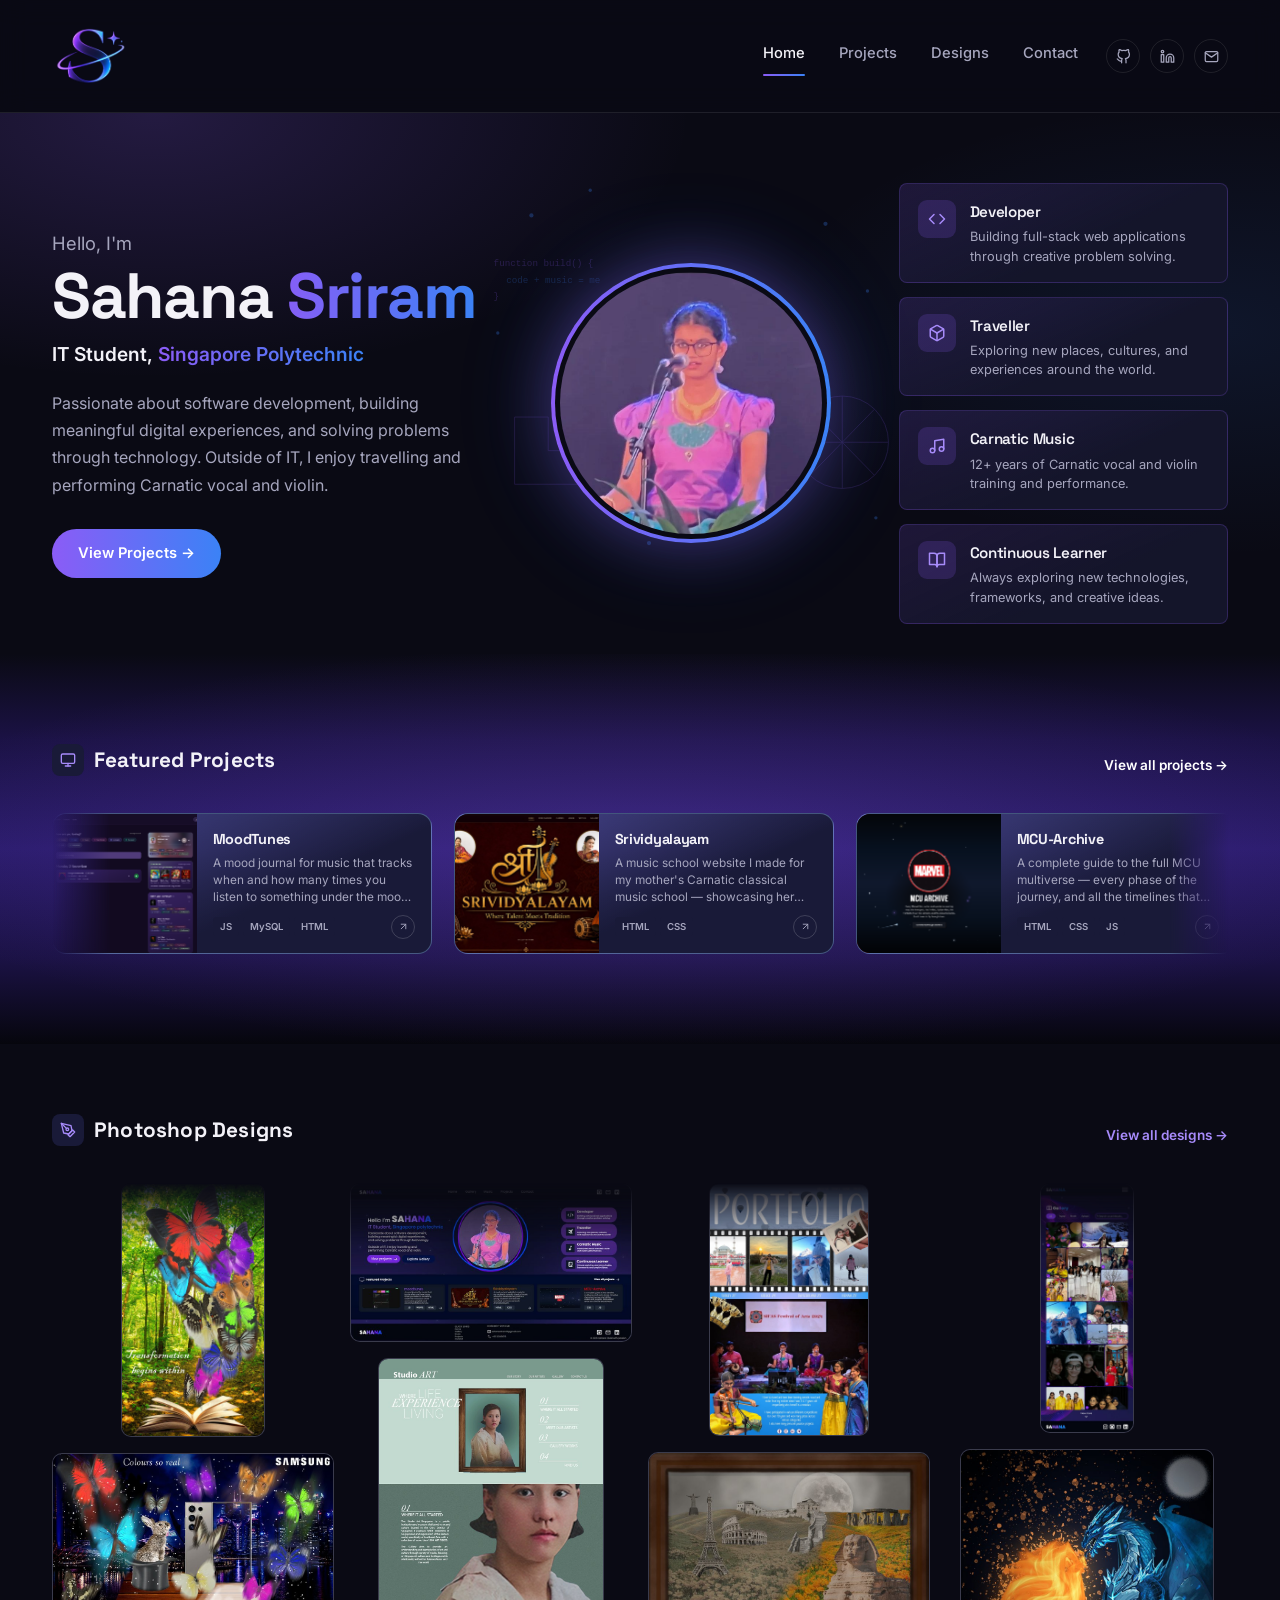
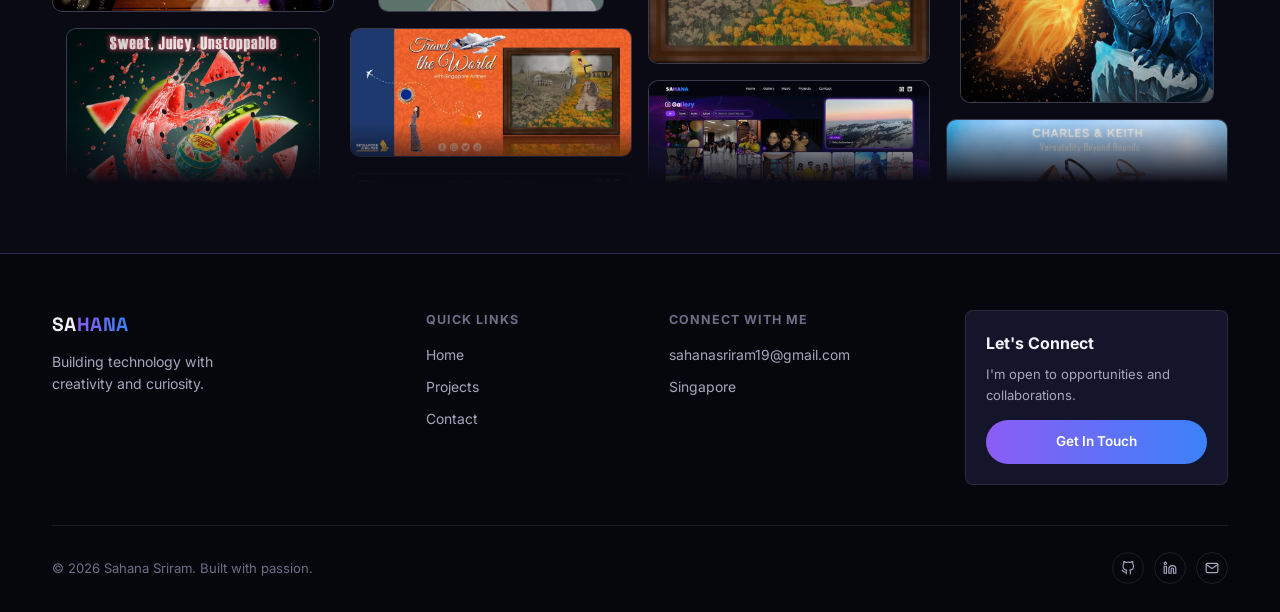
==== commit 7c52e607: "edited layout" ====
--- a/index.html
+++ b/index.html
@@ -269,7 +269,7 @@
 
     <div class="live-wall" aria-label="Photoshop designs, moving. Hover to pause, click to enlarge.">
       <div class="live-col c1"><div class="live-track">
-        <figure class="live-item">
+        <figure class="live-item" style="width:51%;margin-inline:auto">
         <button type="button" class="design-btn" data-lightbox="images/transformation.jpg" data-caption="Transformation Begins Within" aria-label="Open design: Transformation Begins Within">
           <img src="images/transformation-thumb.jpg" width="1080" height="1920" loading="lazy" alt="Poster of colourful butterflies rising from an open book in a forest">
           <span class="design-cap"><b>Transformation Begins Within</b><i>Photo manipulation</i></span>
@@ -281,13 +281,13 @@
           <span class="design-cap"><b>Colours So Real</b><i>Advertising</i></span>
         </button>
       </figure>
-        <figure class="live-item">
+        <figure class="live-item" style="width:90%;margin-inline:auto">
         <button type="button" class="design-btn" data-lightbox="images/sweet-juicy.jpg" data-caption="Sweet, Juicy, Unstoppable" aria-label="Open design: Sweet, Juicy, Unstoppable">
           <img src="images/sweet-juicy-thumb.jpg" width="800" height="800" loading="lazy" alt="Watermelon slices and a lollipop in a splash of juice">
           <span class="design-cap"><b>Sweet, Juicy, Unstoppable</b><i>Advertising</i></span>
         </button>
       </figure>
-        <figure class="live-item">
+        <figure class="live-item" style="width:33%;margin-inline:auto">
         <button type="button" class="design-btn" data-lightbox="images/home-mobile.jpg" data-caption="Home Page: Mobile Layout" aria-label="Open design: Home Page: Mobile Layout">
           <img src="images/home-mobile-thumb.jpg" width="1080" height="2940" loading="lazy" alt="Mobile home page design with profile, skill cards and project cards">
           <span class="design-cap"><b>Home Page: Mobile Layout</b><i>Web design</i></span>
@@ -301,7 +301,7 @@
           <span class="design-cap"><b>Portfolio Website</b><i>Web design</i></span>
         </button>
       </figure>
-        <figure class="live-item">
+        <figure class="live-item" style="width:80%;margin-inline:auto">
         <button type="button" class="design-btn" data-lightbox="images/studio-art.jpg" data-caption="Studio Art" aria-label="Open design: Studio Art">
           <img src="images/studio-art-thumb.jpg" width="1366" height="1536" loading="lazy" alt="Soft green web layout for an art studio with a framed portrait">
           <span class="design-cap"><b>Studio Art</b><i>Web design</i></span>
@@ -315,7 +315,7 @@
       </figure>
         </div></div>
       <div class="live-col c3"><div class="live-track">
-        <figure class="live-item">
+        <figure class="live-item" style="width:57%;margin-inline:auto">
         <button type="button" class="design-btn" data-lightbox="images/portfolio-poster.jpg" data-caption="Portfolio" aria-label="Open design: Portfolio">
           <img src="images/portfolio-poster-thumb.jpg" width="1012" height="1600" loading="lazy" alt="Portfolio layout with a film strip of travel photos and a performance photo">
           <span class="design-cap"><b>Portfolio</b><i>Layout</i></span>
@@ -335,13 +335,13 @@
       </figure>
       </div></div>
       <div class="live-col c4"><div class="live-track">
-        <figure class="live-item">
+        <figure class="live-item" style="width:33%;margin-inline:auto">
         <button type="button" class="design-btn" data-lightbox="images/gallery-mobile.jpg" data-caption="Gallery Page: Mobile Layout" aria-label="Open design: Gallery Page: Mobile Layout">
           <img src="images/gallery-mobile-thumb.jpg" width="1080" height="2940" loading="lazy" alt="Mobile gallery page design with filter chips and a photo grid">
           <span class="design-cap"><b>Gallery Page: Mobile Layout</b><i>Web design</i></span>
         </button>
       </figure>
-        <figure class="live-item">
+        <figure class="live-item" style="width:90%;margin-inline:auto">
         <button type="button" class="design-btn" data-lightbox="images/fire-ice.jpg" data-caption="Fire and Ice" aria-label="Open design: Fire and Ice">
           <img src="images/fire-ice-thumb.jpg" width="800" height="800" loading="lazy" alt="A fire lion facing an ice dragon on a dark splattered background">
           <span class="design-cap"><b>Fire and Ice</b><i>Photo manipulation</i></span>
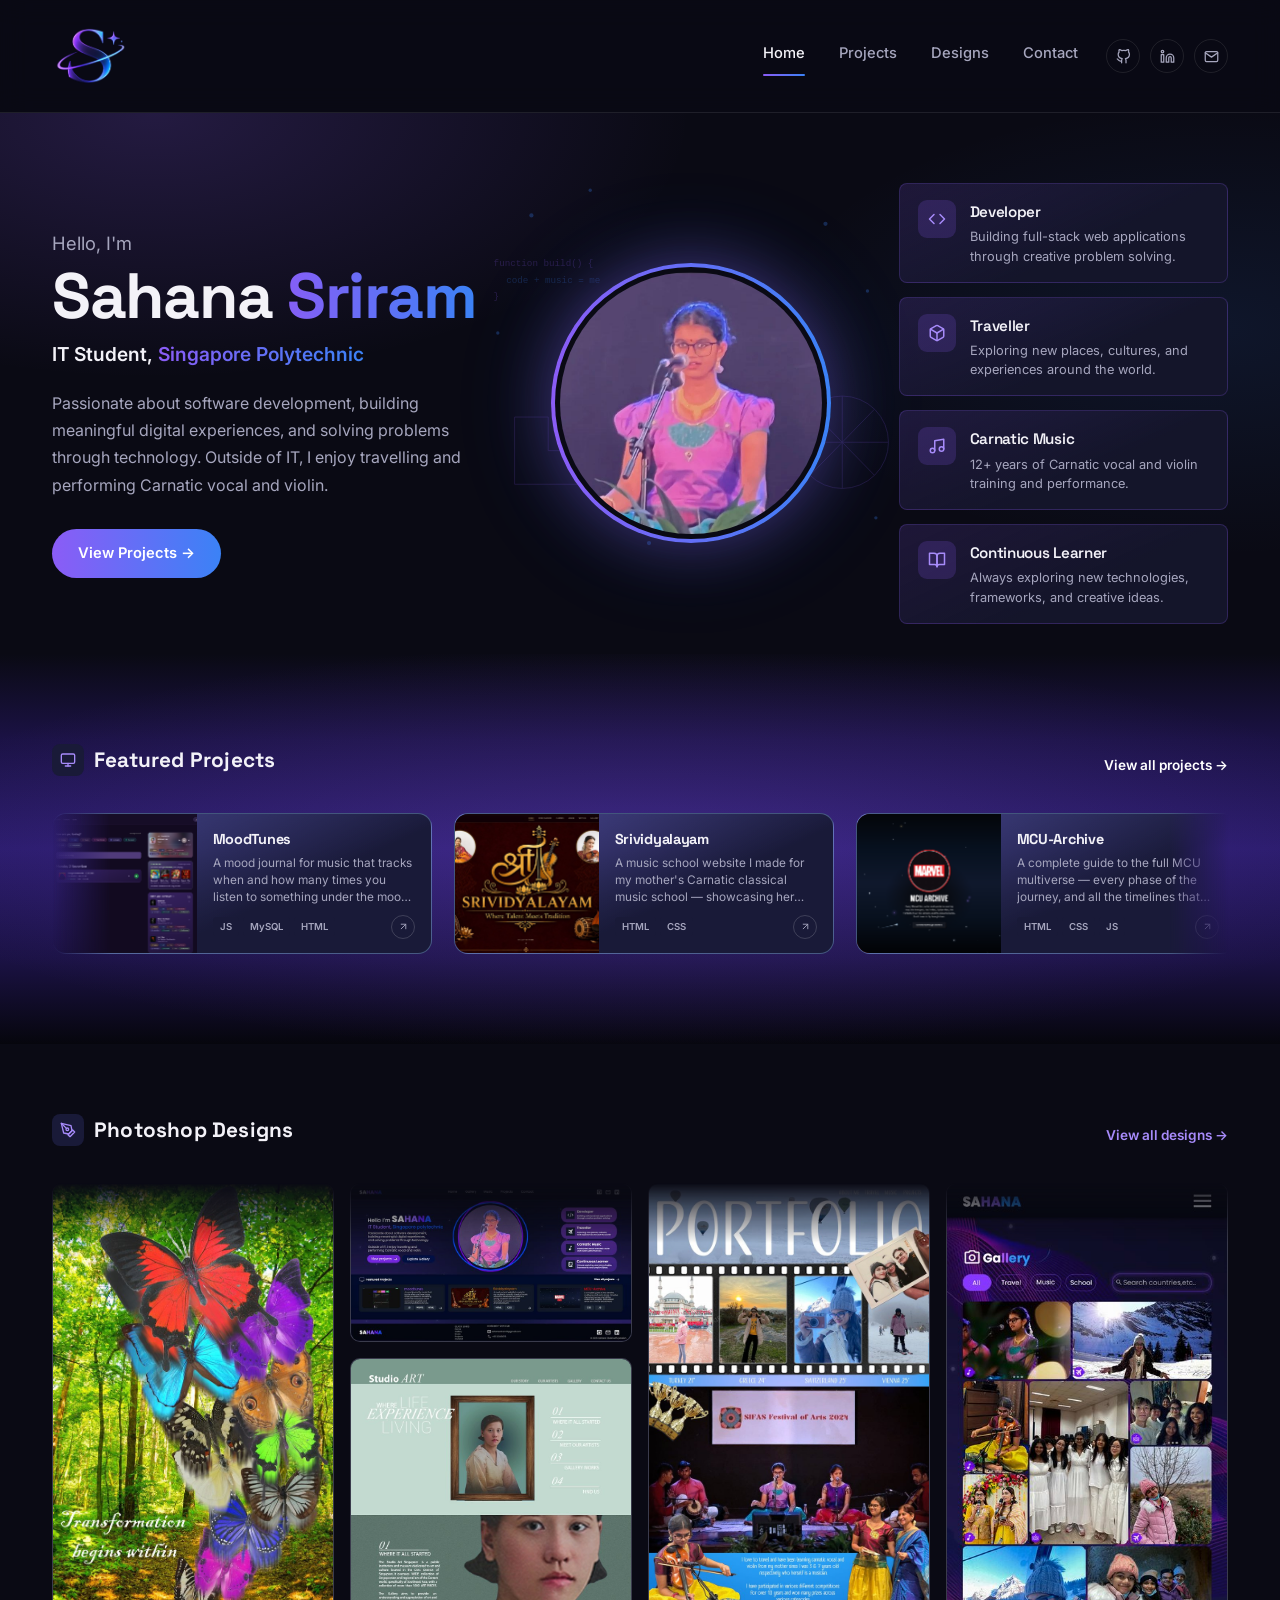
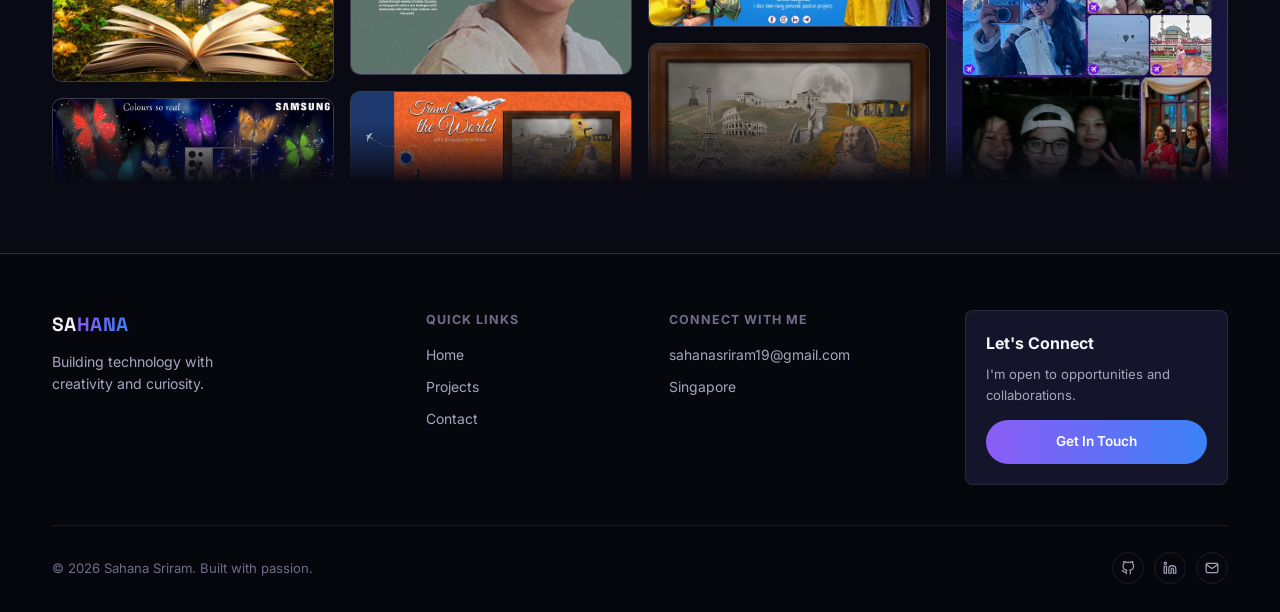
==== commit 4093e8b8: "edited layout" ====
--- a/index.html
+++ b/index.html
@@ -269,7 +269,7 @@
 
     <div class="live-wall" aria-label="Photoshop designs, moving. Hover to pause, click to enlarge.">
       <div class="live-col c1"><div class="live-track">
-        <figure class="live-item" style="width:51%;margin-inline:auto">
+        <figure class="live-item">
         <button type="button" class="design-btn" data-lightbox="images/transformation.jpg" data-caption="Transformation Begins Within" aria-label="Open design: Transformation Begins Within">
           <img src="images/transformation-thumb.jpg" width="1080" height="1920" loading="lazy" alt="Poster of colourful butterflies rising from an open book in a forest">
           <span class="design-cap"><b>Transformation Begins Within</b><i>Photo manipulation</i></span>
@@ -281,13 +281,13 @@
           <span class="design-cap"><b>Colours So Real</b><i>Advertising</i></span>
         </button>
       </figure>
-        <figure class="live-item" style="width:90%;margin-inline:auto">
+        <figure class="live-item">
         <button type="button" class="design-btn" data-lightbox="images/sweet-juicy.jpg" data-caption="Sweet, Juicy, Unstoppable" aria-label="Open design: Sweet, Juicy, Unstoppable">
           <img src="images/sweet-juicy-thumb.jpg" width="800" height="800" loading="lazy" alt="Watermelon slices and a lollipop in a splash of juice">
           <span class="design-cap"><b>Sweet, Juicy, Unstoppable</b><i>Advertising</i></span>
         </button>
       </figure>
-        <figure class="live-item" style="width:33%;margin-inline:auto">
+        <figure class="live-item">
         <button type="button" class="design-btn" data-lightbox="images/home-mobile.jpg" data-caption="Home Page: Mobile Layout" aria-label="Open design: Home Page: Mobile Layout">
           <img src="images/home-mobile-thumb.jpg" width="1080" height="2940" loading="lazy" alt="Mobile home page design with profile, skill cards and project cards">
           <span class="design-cap"><b>Home Page: Mobile Layout</b><i>Web design</i></span>
@@ -301,7 +301,7 @@
           <span class="design-cap"><b>Portfolio Website</b><i>Web design</i></span>
         </button>
       </figure>
-        <figure class="live-item" style="width:80%;margin-inline:auto">
+        <figure class="live-item">
         <button type="button" class="design-btn" data-lightbox="images/studio-art.jpg" data-caption="Studio Art" aria-label="Open design: Studio Art">
           <img src="images/studio-art-thumb.jpg" width="1366" height="1536" loading="lazy" alt="Soft green web layout for an art studio with a framed portrait">
           <span class="design-cap"><b>Studio Art</b><i>Web design</i></span>
@@ -315,7 +315,7 @@
       </figure>
         </div></div>
       <div class="live-col c3"><div class="live-track">
-        <figure class="live-item" style="width:57%;margin-inline:auto">
+        <figure class="live-item">
         <button type="button" class="design-btn" data-lightbox="images/portfolio-poster.jpg" data-caption="Portfolio" aria-label="Open design: Portfolio">
           <img src="images/portfolio-poster-thumb.jpg" width="1012" height="1600" loading="lazy" alt="Portfolio layout with a film strip of travel photos and a performance photo">
           <span class="design-cap"><b>Portfolio</b><i>Layout</i></span>
@@ -335,13 +335,13 @@
       </figure>
       </div></div>
       <div class="live-col c4"><div class="live-track">
-        <figure class="live-item" style="width:33%;margin-inline:auto">
+        <figure class="live-item">
         <button type="button" class="design-btn" data-lightbox="images/gallery-mobile.jpg" data-caption="Gallery Page: Mobile Layout" aria-label="Open design: Gallery Page: Mobile Layout">
           <img src="images/gallery-mobile-thumb.jpg" width="1080" height="2940" loading="lazy" alt="Mobile gallery page design with filter chips and a photo grid">
           <span class="design-cap"><b>Gallery Page: Mobile Layout</b><i>Web design</i></span>
         </button>
       </figure>
-        <figure class="live-item" style="width:90%;margin-inline:auto">
+        <figure class="live-item">
         <button type="button" class="design-btn" data-lightbox="images/fire-ice.jpg" data-caption="Fire and Ice" aria-label="Open design: Fire and Ice">
           <img src="images/fire-ice-thumb.jpg" width="800" height="800" loading="lazy" alt="A fire lion facing an ice dragon on a dark splattered background">
           <span class="design-cap"><b>Fire and Ice</b><i>Photo manipulation</i></span>
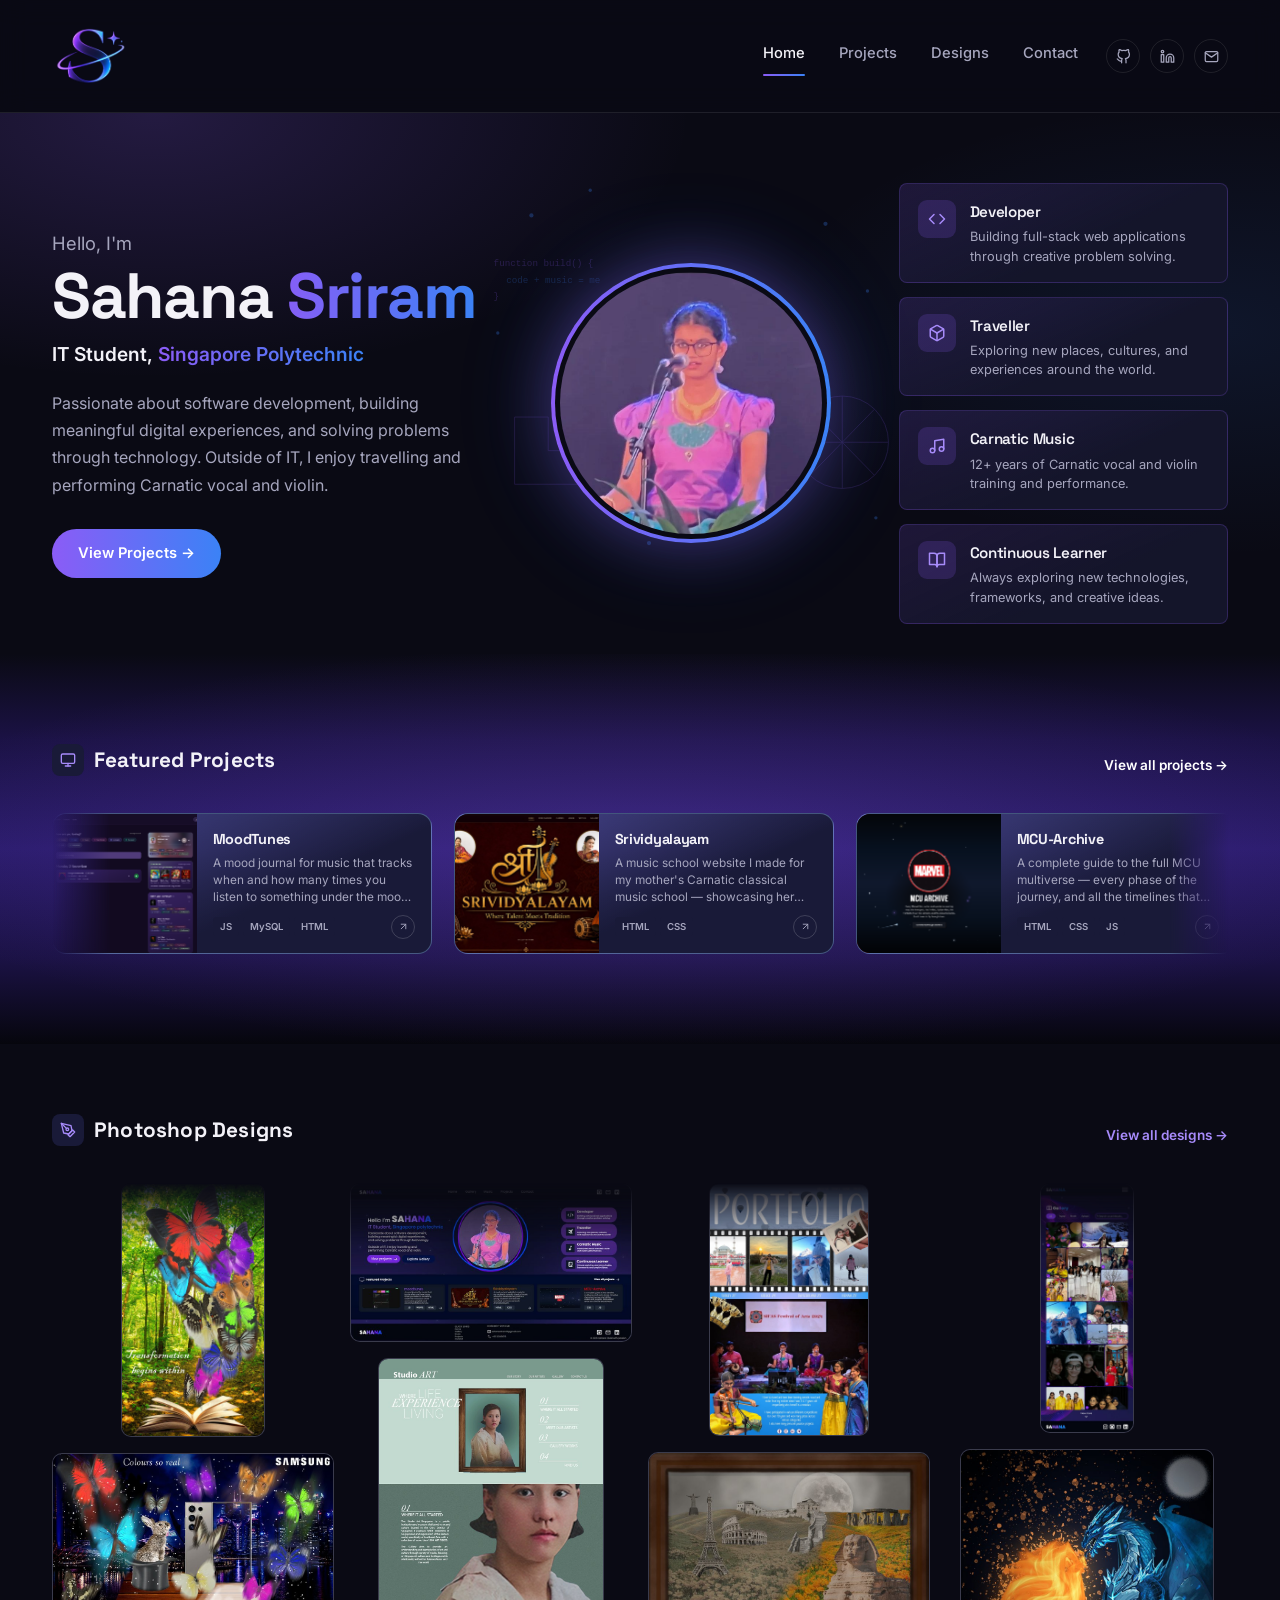
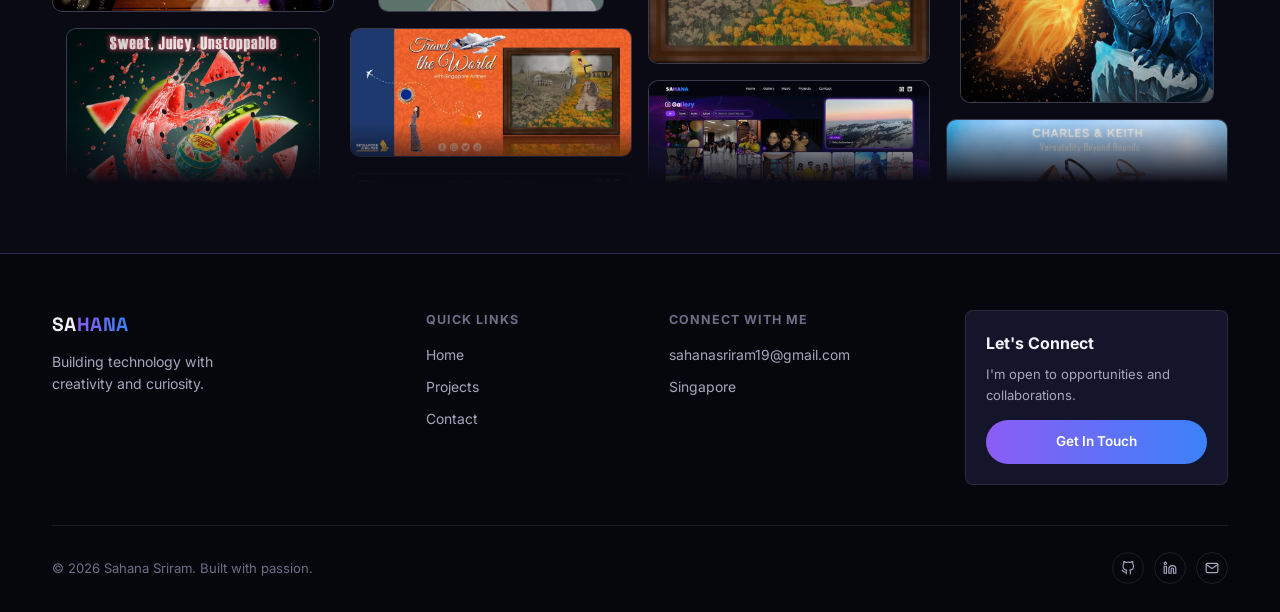
==== commit ffddade2: "Add Photoshop designs section and designs page" ====
--- a/index.html
+++ b/index.html
@@ -269,7 +269,7 @@
 
     <div class="live-wall" aria-label="Photoshop designs, moving. Hover to pause, click to enlarge.">
       <div class="live-col c1"><div class="live-track">
-        <figure class="live-item">
+        <figure class="live-item" style="width:51%;margin-inline:auto">
         <button type="button" class="design-btn" data-lightbox="images/transformation.jpg" data-caption="Transformation Begins Within" aria-label="Open design: Transformation Begins Within">
           <img src="images/transformation-thumb.jpg" width="1080" height="1920" loading="lazy" alt="Poster of colourful butterflies rising from an open book in a forest">
           <span class="design-cap"><b>Transformation Begins Within</b><i>Photo manipulation</i></span>
@@ -281,18 +281,24 @@
           <span class="design-cap"><b>Colours So Real</b><i>Advertising</i></span>
         </button>
       </figure>
-        <figure class="live-item">
+        <figure class="live-item" style="width:90%;margin-inline:auto">
         <button type="button" class="design-btn" data-lightbox="images/sweet-juicy.jpg" data-caption="Sweet, Juicy, Unstoppable" aria-label="Open design: Sweet, Juicy, Unstoppable">
           <img src="images/sweet-juicy-thumb.jpg" width="800" height="800" loading="lazy" alt="Watermelon slices and a lollipop in a splash of juice">
           <span class="design-cap"><b>Sweet, Juicy, Unstoppable</b><i>Advertising</i></span>
         </button>
       </figure>
-        <figure class="live-item">
+        <figure class="live-item" style="width:33%;margin-inline:auto">
         <button type="button" class="design-btn" data-lightbox="images/home-mobile.jpg" data-caption="Home Page: Mobile Layout" aria-label="Open design: Home Page: Mobile Layout">
           <img src="images/home-mobile-thumb.jpg" width="1080" height="2940" loading="lazy" alt="Mobile home page design with profile, skill cards and project cards">
           <span class="design-cap"><b>Home Page: Mobile Layout</b><i>Web design</i></span>
         </button>
       </figure>
+        <figure class="live-item">
+        <button type="button" class="design-btn" data-lightbox="images/filmstrip-banner.jpg" data-caption="Filmstrip Banner" aria-label="Open design: Filmstrip Banner">
+          <img src="images/filmstrip-banner-thumb.jpg" width="1357" height="1005" loading="lazy" alt="Curved film strip with five photos of children skating and a family picnic">
+          <span class="design-cap"><b>Filmstrip Banner</b><i>Layout</i></span>
+        </button>
+      </figure>
       </div></div>
       <div class="live-col c2"><div class="live-track">
         <figure class="live-item">
@@ -301,7 +307,7 @@
           <span class="design-cap"><b>Portfolio Website</b><i>Web design</i></span>
         </button>
       </figure>
-        <figure class="live-item">
+        <figure class="live-item" style="width:80%;margin-inline:auto">
         <button type="button" class="design-btn" data-lightbox="images/studio-art.jpg" data-caption="Studio Art" aria-label="Open design: Studio Art">
           <img src="images/studio-art-thumb.jpg" width="1366" height="1536" loading="lazy" alt="Soft green web layout for an art studio with a framed portrait">
           <span class="design-cap"><b>Studio Art</b><i>Web design</i></span>
@@ -315,7 +321,7 @@
       </figure>
         </div></div>
       <div class="live-col c3"><div class="live-track">
-        <figure class="live-item">
+        <figure class="live-item" style="width:57%;margin-inline:auto">
         <button type="button" class="design-btn" data-lightbox="images/portfolio-poster.jpg" data-caption="Portfolio" aria-label="Open design: Portfolio">
           <img src="images/portfolio-poster-thumb.jpg" width="1012" height="1600" loading="lazy" alt="Portfolio layout with a film strip of travel photos and a performance photo">
           <span class="design-cap"><b>Portfolio</b><i>Layout</i></span>
@@ -333,15 +339,21 @@
           <span class="design-cap"><b>Gallery Page: Web Layout</b><i>Web design</i></span>
         </button>
       </figure>
+        <figure class="live-item" style="width:65%;margin-inline:auto">
+        <button type="button" class="design-btn" data-lightbox="images/celebration-poster.jpg" data-caption="Celebration Poster: National Day" aria-label="Open design: Celebration Poster: National Day">
+          <img src="images/celebration-poster-thumb.jpg" width="1366" height="1900" loading="lazy" alt="Singapore National Day poster with a child looking up, a flag, helicopters, fireworks and a film strip of photos">
+          <span class="design-cap"><b>Celebration Poster: National Day</b><i>Photo manipulation</i></span>
+        </button>
+      </figure>
       </div></div>
       <div class="live-col c4"><div class="live-track">
-        <figure class="live-item">
+        <figure class="live-item" style="width:33%;margin-inline:auto">
         <button type="button" class="design-btn" data-lightbox="images/gallery-mobile.jpg" data-caption="Gallery Page: Mobile Layout" aria-label="Open design: Gallery Page: Mobile Layout">
           <img src="images/gallery-mobile-thumb.jpg" width="1080" height="2940" loading="lazy" alt="Mobile gallery page design with filter chips and a photo grid">
           <span class="design-cap"><b>Gallery Page: Mobile Layout</b><i>Web design</i></span>
         </button>
       </figure>
-        <figure class="live-item">
+        <figure class="live-item" style="width:90%;margin-inline:auto">
         <button type="button" class="design-btn" data-lightbox="images/fire-ice.jpg" data-caption="Fire and Ice" aria-label="Open design: Fire and Ice">
           <img src="images/fire-ice-thumb.jpg" width="800" height="800" loading="lazy" alt="A fire lion facing an ice dragon on a dark splattered background">
           <span class="design-cap"><b>Fire and Ice</b><i>Photo manipulation</i></span>
@@ -351,6 +363,12 @@
         <button type="button" class="design-btn" data-lightbox="images/dreamscape.jpg" data-caption="Dreamscape of Fashion" aria-label="Open design: Dreamscape of Fashion">
           <img src="images/dreamscape-thumb.jpg" width="1024" height="768" loading="lazy" alt="Handbags and heels standing on reflective water under a blue sky">
           <span class="design-cap"><b>Dreamscape of Fashion</b><i>Advertising</i></span>
+        </button>
+      </figure>
+        <figure class="live-item" style="width:80%;margin-inline:auto">
+        <button type="button" class="design-btn" data-lightbox="images/fireworks.jpg" data-caption="Fireworks" aria-label="Open design: Fireworks">
+          <img src="images/fireworks-thumb.jpg" width="384" height="432" loading="lazy" alt="Hand-drawn style fireworks in purple, orange and red">
+          <span class="design-cap"><b>Fireworks</b><i>Illustration</i></span>
         </button>
       </figure>
       </div></div>
--- a/css/style.css
+++ b/css/style.css
@@ -614,4 +614,10 @@
 @keyframes live-down{from{transform:translateY(-50%)}to{transform:translateY(0)}}
 @media (max-width:900px){.live-wall{grid-template-columns:repeat(3,1fr);}.live-col.c4{display:none;}}
 @media (max-width:640px){.live-wall{grid-template-columns:repeat(2,1fr);gap:10px;height:480px;}.live-col.c3{display:none;}.live-item{margin-bottom:10px;}}
-@media (prefers-reduced-motion:reduce){.live-wall{height:auto;overflow:visible;-webkit-mask-image:none;mask-image:none;}.live-col{overflow:visible;}.live-track{animation:none;}.live-item[aria-hidden]{display:none;}}+@media (prefers-reduced-motion:reduce){.live-wall{height:auto;overflow:visible;-webkit-mask-image:none;mask-image:none;}.live-col{overflow:visible;}.live-track{animation:none;}.live-item[aria-hidden]{display:none;}}
+
+/* Mosaic (designs page): rows of equal height, widths follow each design's proportions */
+.design-wall.mosaic-on{column-count:auto;display:flex;flex-wrap:wrap;gap:12px;}
+.design-wall.mosaic-on .design-item{margin:0;flex:none;}
+.design-wall.mosaic-on .design-btn{height:100%;}
+.design-wall.mosaic-on .design-btn img{width:100%;height:100%;object-fit:cover;}
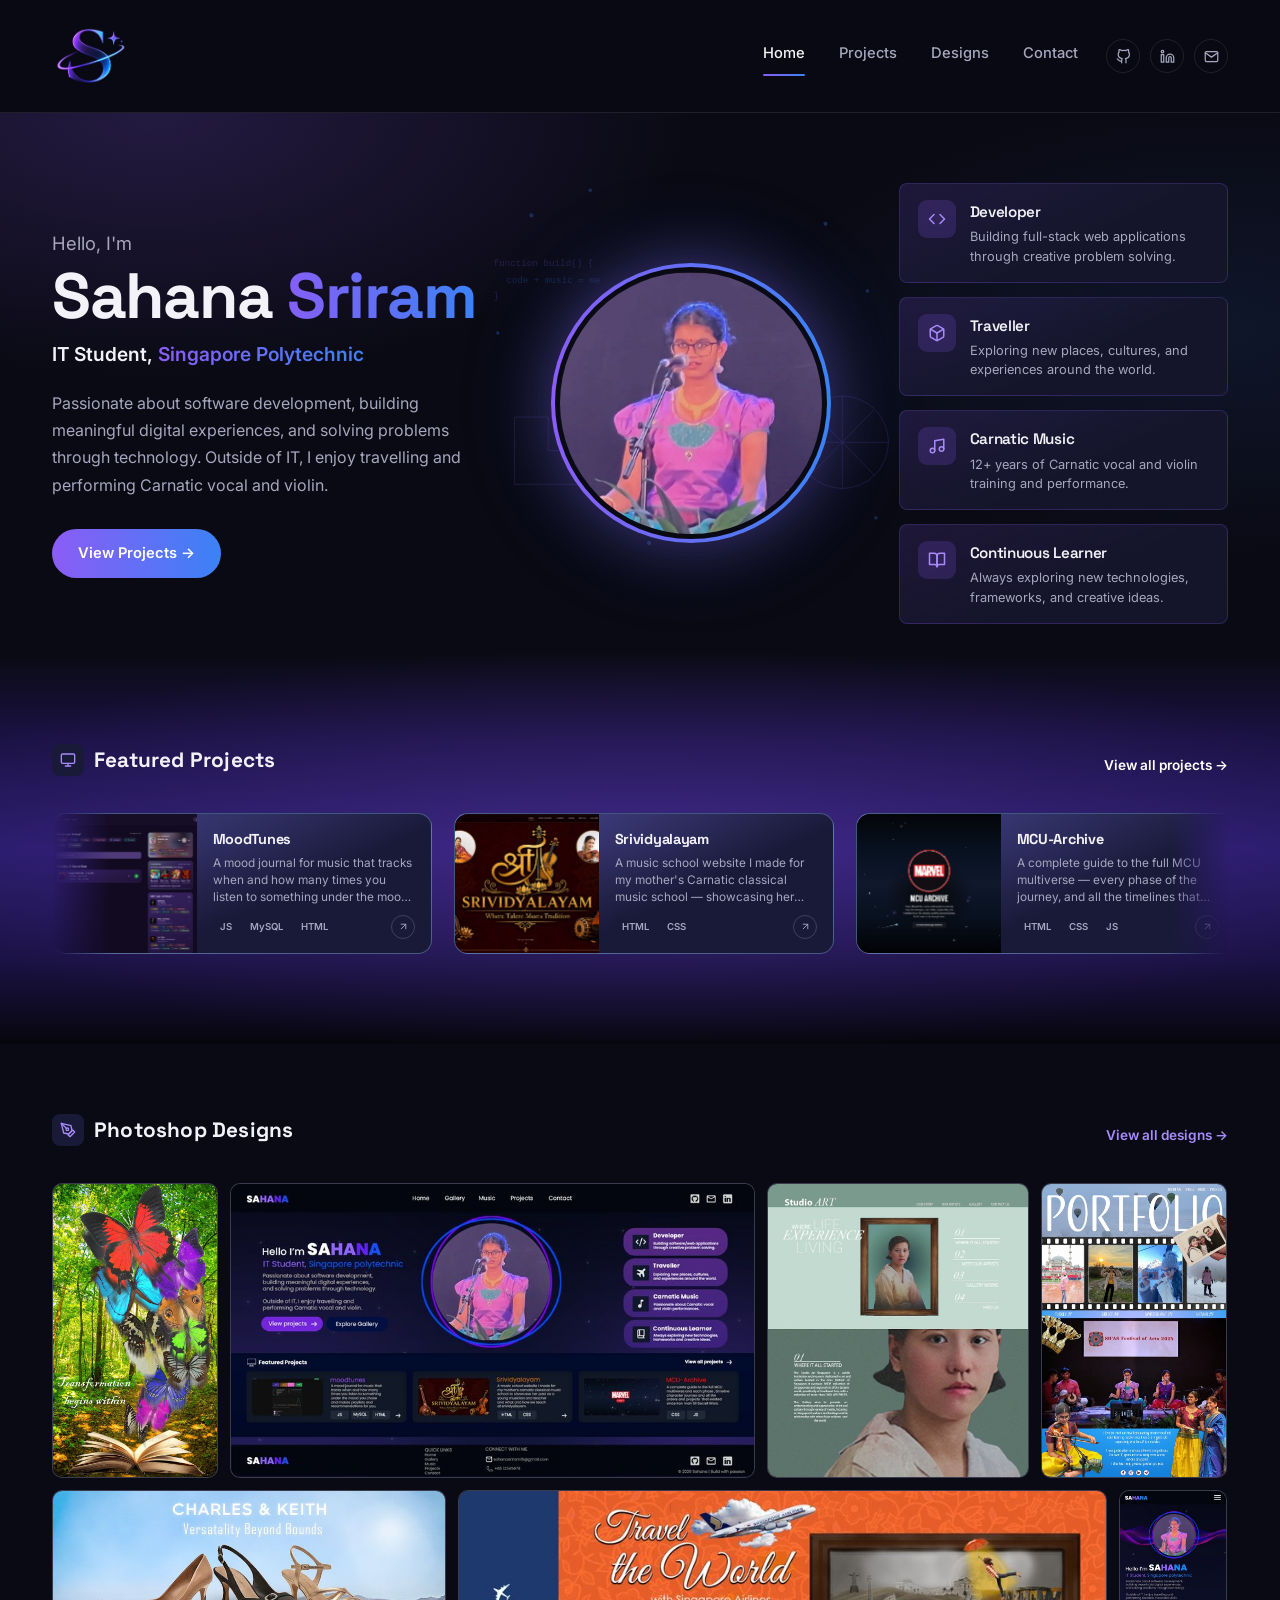
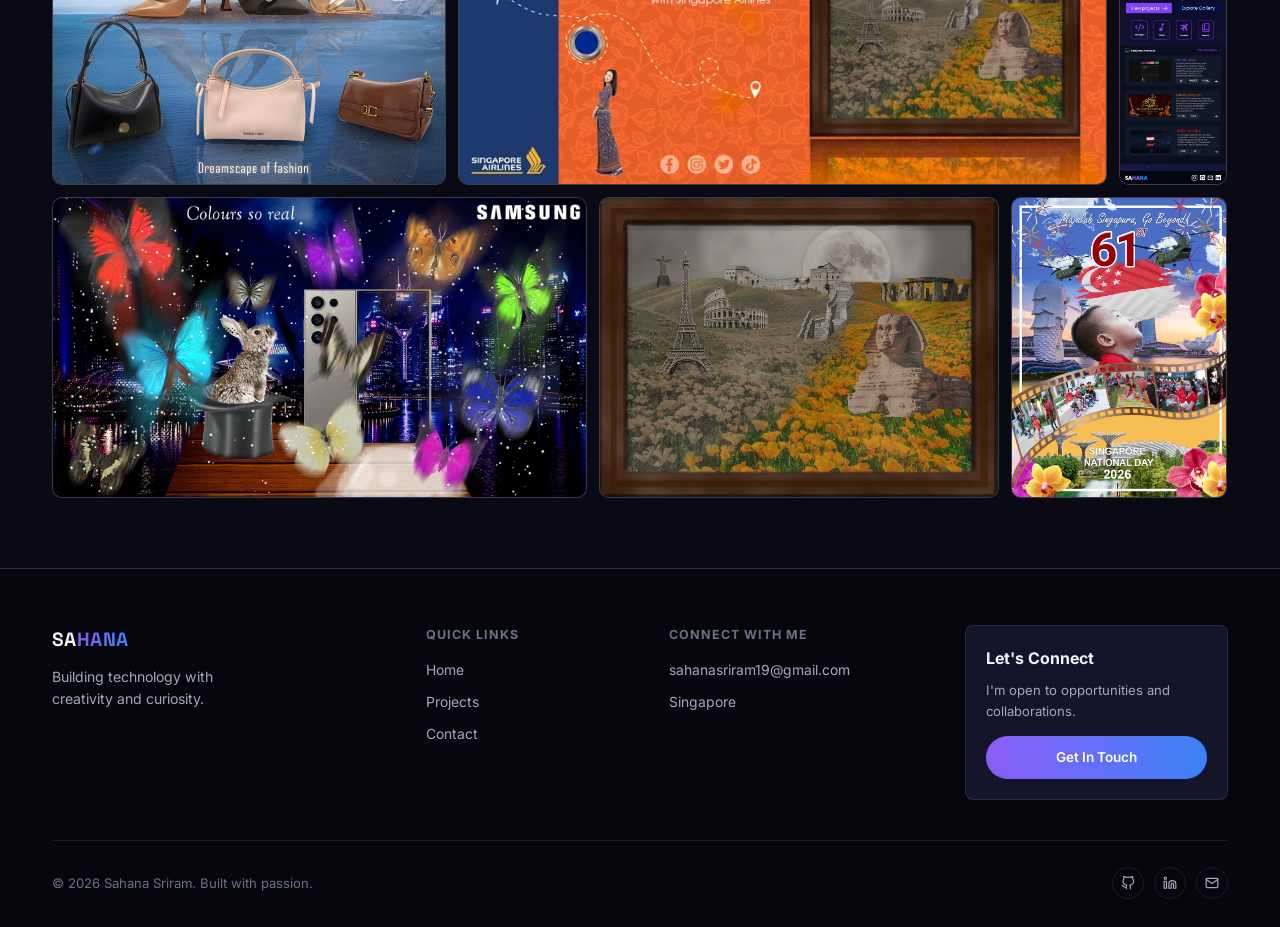
==== commit 6ab6a965: "edited layout" ====
--- a/index.html
+++ b/index.html
@@ -267,111 +267,67 @@
       <a href="designs.html" class="view-all">View all designs &rarr;</a>
     </div>
 
-    <div class="live-wall" aria-label="Photoshop designs, moving. Hover to pause, click to enlarge.">
-      <div class="live-col c1"><div class="live-track">
-        <figure class="live-item" style="width:51%;margin-inline:auto">
+    <div class="design-wall large" data-mosaic>
+      <figure class="design-item" data-cat="Photo manipulation">
         <button type="button" class="design-btn" data-lightbox="images/transformation.jpg" data-caption="Transformation Begins Within" aria-label="Open design: Transformation Begins Within">
           <img src="images/transformation-thumb.jpg" width="1080" height="1920" loading="lazy" alt="Poster of colourful butterflies rising from an open book in a forest">
           <span class="design-cap"><b>Transformation Begins Within</b><i>Photo manipulation</i></span>
         </button>
       </figure>
-        <figure class="live-item">
+      <figure class="design-item" data-cat="Web design">
+        <button type="button" class="design-btn" data-lightbox="images/portfolio-web.jpg" data-caption="Portfolio Website" aria-label="Open design: Portfolio Website">
+          <img src="images/portfolio-web-thumb.jpg" width="1366" height="768" loading="lazy" alt="Dark website design with a profile photo, info cards and featured projects">
+          <span class="design-cap"><b>Portfolio Website</b><i>Web design</i></span>
+        </button>
+      </figure>
+      <figure class="design-item" data-cat="Web design">
+        <button type="button" class="design-btn" data-lightbox="images/studio-art.jpg" data-caption="Studio Art" aria-label="Open design: Studio Art">
+          <img src="images/studio-art-thumb.jpg" width="1366" height="1536" loading="lazy" alt="Soft green web layout for an art studio with a framed portrait">
+          <span class="design-cap"><b>Studio Art</b><i>Web design</i></span>
+        </button>
+      </figure>
+      <figure class="design-item" data-cat="Layout">
+        <button type="button" class="design-btn" data-lightbox="images/portfolio-poster.jpg" data-caption="Portfolio" aria-label="Open design: Portfolio">
+          <img src="images/portfolio-poster-thumb.jpg" width="1012" height="1600" loading="lazy" alt="Portfolio layout with a film strip of travel photos and a performance photo">
+          <span class="design-cap"><b>Portfolio</b><i>Layout</i></span>
+        </button>
+      </figure>
+      <figure class="design-item" data-cat="Advertising">
+        <button type="button" class="design-btn" data-lightbox="images/dreamscape.jpg" data-caption="Dreamscape of Fashion" aria-label="Open design: Dreamscape of Fashion">
+          <img src="images/dreamscape-thumb.jpg" width="1024" height="768" loading="lazy" alt="Handbags and heels standing on reflective water under a blue sky">
+          <span class="design-cap"><b>Dreamscape of Fashion</b><i>Advertising</i></span>
+        </button>
+      </figure>
+      <figure class="design-item" data-cat="Advertising">
+        <button type="button" class="design-btn" data-lightbox="images/travel-the-world.jpg" data-caption="Travel the World" aria-label="Open design: Travel the World">
+          <img src="images/travel-the-world-thumb.jpg" width="1690" height="770" loading="lazy" alt="Orange banner with a framed collage of world landmarks and the line Travel the World">
+          <span class="design-cap"><b>Travel the World</b><i>Advertising</i></span>
+        </button>
+      </figure>
+      <figure class="design-item" data-cat="Web design">
+        <button type="button" class="design-btn" data-lightbox="images/home-mobile.jpg" data-caption="Home Page: Mobile Layout" aria-label="Open design: Home Page: Mobile Layout">
+          <img src="images/home-mobile-thumb.jpg" width="1080" height="2940" loading="lazy" alt="Mobile home page design with profile, skill cards and project cards">
+          <span class="design-cap"><b>Home Page: Mobile Layout</b><i>Web design</i></span>
+        </button>
+      </figure>
+      <figure class="design-item" data-cat="Advertising">
         <button type="button" class="design-btn" data-lightbox="images/colours-so-real.jpg" data-caption="Colours So Real" aria-label="Open design: Colours So Real">
           <img src="images/colours-so-real-thumb.jpg" width="1366" height="768" loading="lazy" alt="Butterflies, a rabbit in a top hat and a phone against a night city skyline">
           <span class="design-cap"><b>Colours So Real</b><i>Advertising</i></span>
         </button>
       </figure>
-        <figure class="live-item" style="width:90%;margin-inline:auto">
-        <button type="button" class="design-btn" data-lightbox="images/sweet-juicy.jpg" data-caption="Sweet, Juicy, Unstoppable" aria-label="Open design: Sweet, Juicy, Unstoppable">
-          <img src="images/sweet-juicy-thumb.jpg" width="800" height="800" loading="lazy" alt="Watermelon slices and a lollipop in a splash of juice">
-          <span class="design-cap"><b>Sweet, Juicy, Unstoppable</b><i>Advertising</i></span>
-        </button>
-      </figure>
-        <figure class="live-item" style="width:33%;margin-inline:auto">
-        <button type="button" class="design-btn" data-lightbox="images/home-mobile.jpg" data-caption="Home Page: Mobile Layout" aria-label="Open design: Home Page: Mobile Layout">
-          <img src="images/home-mobile-thumb.jpg" width="1080" height="2940" loading="lazy" alt="Mobile home page design with profile, skill cards and project cards">
-          <span class="design-cap"><b>Home Page: Mobile Layout</b><i>Web design</i></span>
-        </button>
-      </figure>
-        <figure class="live-item">
-        <button type="button" class="design-btn" data-lightbox="images/filmstrip-banner.jpg" data-caption="Filmstrip Banner" aria-label="Open design: Filmstrip Banner">
-          <img src="images/filmstrip-banner-thumb.jpg" width="1357" height="1005" loading="lazy" alt="Curved film strip with five photos of children skating and a family picnic">
-          <span class="design-cap"><b>Filmstrip Banner</b><i>Layout</i></span>
-        </button>
-      </figure>
-      </div></div>
-      <div class="live-col c2"><div class="live-track">
-        <figure class="live-item">
-        <button type="button" class="design-btn" data-lightbox="images/portfolio-web.jpg" data-caption="Portfolio Website" aria-label="Open design: Portfolio Website">
-          <img src="images/portfolio-web-thumb.jpg" width="1366" height="768" loading="lazy" alt="Dark website design with a profile photo, info cards and featured projects">
-          <span class="design-cap"><b>Portfolio Website</b><i>Web design</i></span>
-        </button>
-      </figure>
-        <figure class="live-item" style="width:80%;margin-inline:auto">
-        <button type="button" class="design-btn" data-lightbox="images/studio-art.jpg" data-caption="Studio Art" aria-label="Open design: Studio Art">
-          <img src="images/studio-art-thumb.jpg" width="1366" height="1536" loading="lazy" alt="Soft green web layout for an art studio with a framed portrait">
-          <span class="design-cap"><b>Studio Art</b><i>Web design</i></span>
-        </button>
-      </figure>
-        <figure class="live-item">
-        <button type="button" class="design-btn" data-lightbox="images/travel-the-world.jpg" data-caption="Travel the World" aria-label="Open design: Travel the World">
-          <img src="images/travel-the-world-thumb.jpg" width="1690" height="770" loading="lazy" alt="Orange banner with a framed collage of world landmarks and the line Travel the World">
-          <span class="design-cap"><b>Travel the World</b><i>Advertising</i></span>
-        </button>
-      </figure>
-        </div></div>
-      <div class="live-col c3"><div class="live-track">
-        <figure class="live-item" style="width:57%;margin-inline:auto">
-        <button type="button" class="design-btn" data-lightbox="images/portfolio-poster.jpg" data-caption="Portfolio" aria-label="Open design: Portfolio">
-          <img src="images/portfolio-poster-thumb.jpg" width="1012" height="1600" loading="lazy" alt="Portfolio layout with a film strip of travel photos and a performance photo">
-          <span class="design-cap"><b>Portfolio</b><i>Layout</i></span>
-        </button>
-      </figure>
-        <figure class="live-item">
+      <figure class="design-item" data-cat="Photo manipulation">
         <button type="button" class="design-btn" data-lightbox="images/wonders.jpg" data-caption="Wonders of the World" aria-label="Open design: Wonders of the World">
           <img src="images/wonders-thumb.jpg" width="1024" height="768" loading="lazy" alt="Framed collage of world landmarks across a field of orange flowers">
           <span class="design-cap"><b>Wonders of the World</b><i>Photo manipulation</i></span>
         </button>
       </figure>
-        <figure class="live-item">
-        <button type="button" class="design-btn" data-lightbox="images/gallery-web.jpg" data-caption="Gallery Page: Web Layout" aria-label="Open design: Gallery Page: Web Layout">
-          <img src="images/gallery-web-thumb.jpg" width="1366" height="768" loading="lazy" alt="Gallery page design with filter chips and a grid of travel and music photos">
-          <span class="design-cap"><b>Gallery Page: Web Layout</b><i>Web design</i></span>
-        </button>
-      </figure>
-        <figure class="live-item" style="width:65%;margin-inline:auto">
+      <figure class="design-item" data-cat="Photo manipulation">
         <button type="button" class="design-btn" data-lightbox="images/celebration-poster.jpg" data-caption="Celebration Poster: National Day" aria-label="Open design: Celebration Poster: National Day">
           <img src="images/celebration-poster-thumb.jpg" width="1366" height="1900" loading="lazy" alt="Singapore National Day poster with a child looking up, a flag, helicopters, fireworks and a film strip of photos">
           <span class="design-cap"><b>Celebration Poster: National Day</b><i>Photo manipulation</i></span>
         </button>
       </figure>
-      </div></div>
-      <div class="live-col c4"><div class="live-track">
-        <figure class="live-item" style="width:33%;margin-inline:auto">
-        <button type="button" class="design-btn" data-lightbox="images/gallery-mobile.jpg" data-caption="Gallery Page: Mobile Layout" aria-label="Open design: Gallery Page: Mobile Layout">
-          <img src="images/gallery-mobile-thumb.jpg" width="1080" height="2940" loading="lazy" alt="Mobile gallery page design with filter chips and a photo grid">
-          <span class="design-cap"><b>Gallery Page: Mobile Layout</b><i>Web design</i></span>
-        </button>
-      </figure>
-        <figure class="live-item" style="width:90%;margin-inline:auto">
-        <button type="button" class="design-btn" data-lightbox="images/fire-ice.jpg" data-caption="Fire and Ice" aria-label="Open design: Fire and Ice">
-          <img src="images/fire-ice-thumb.jpg" width="800" height="800" loading="lazy" alt="A fire lion facing an ice dragon on a dark splattered background">
-          <span class="design-cap"><b>Fire and Ice</b><i>Photo manipulation</i></span>
-        </button>
-      </figure>
-        <figure class="live-item">
-        <button type="button" class="design-btn" data-lightbox="images/dreamscape.jpg" data-caption="Dreamscape of Fashion" aria-label="Open design: Dreamscape of Fashion">
-          <img src="images/dreamscape-thumb.jpg" width="1024" height="768" loading="lazy" alt="Handbags and heels standing on reflective water under a blue sky">
-          <span class="design-cap"><b>Dreamscape of Fashion</b><i>Advertising</i></span>
-        </button>
-      </figure>
-        <figure class="live-item" style="width:80%;margin-inline:auto">
-        <button type="button" class="design-btn" data-lightbox="images/fireworks.jpg" data-caption="Fireworks" aria-label="Open design: Fireworks">
-          <img src="images/fireworks-thumb.jpg" width="384" height="432" loading="lazy" alt="Hand-drawn style fireworks in purple, orange and red">
-          <span class="design-cap"><b>Fireworks</b><i>Illustration</i></span>
-        </button>
-      </figure>
-      </div></div>
     </div>
   </div>
 </section>
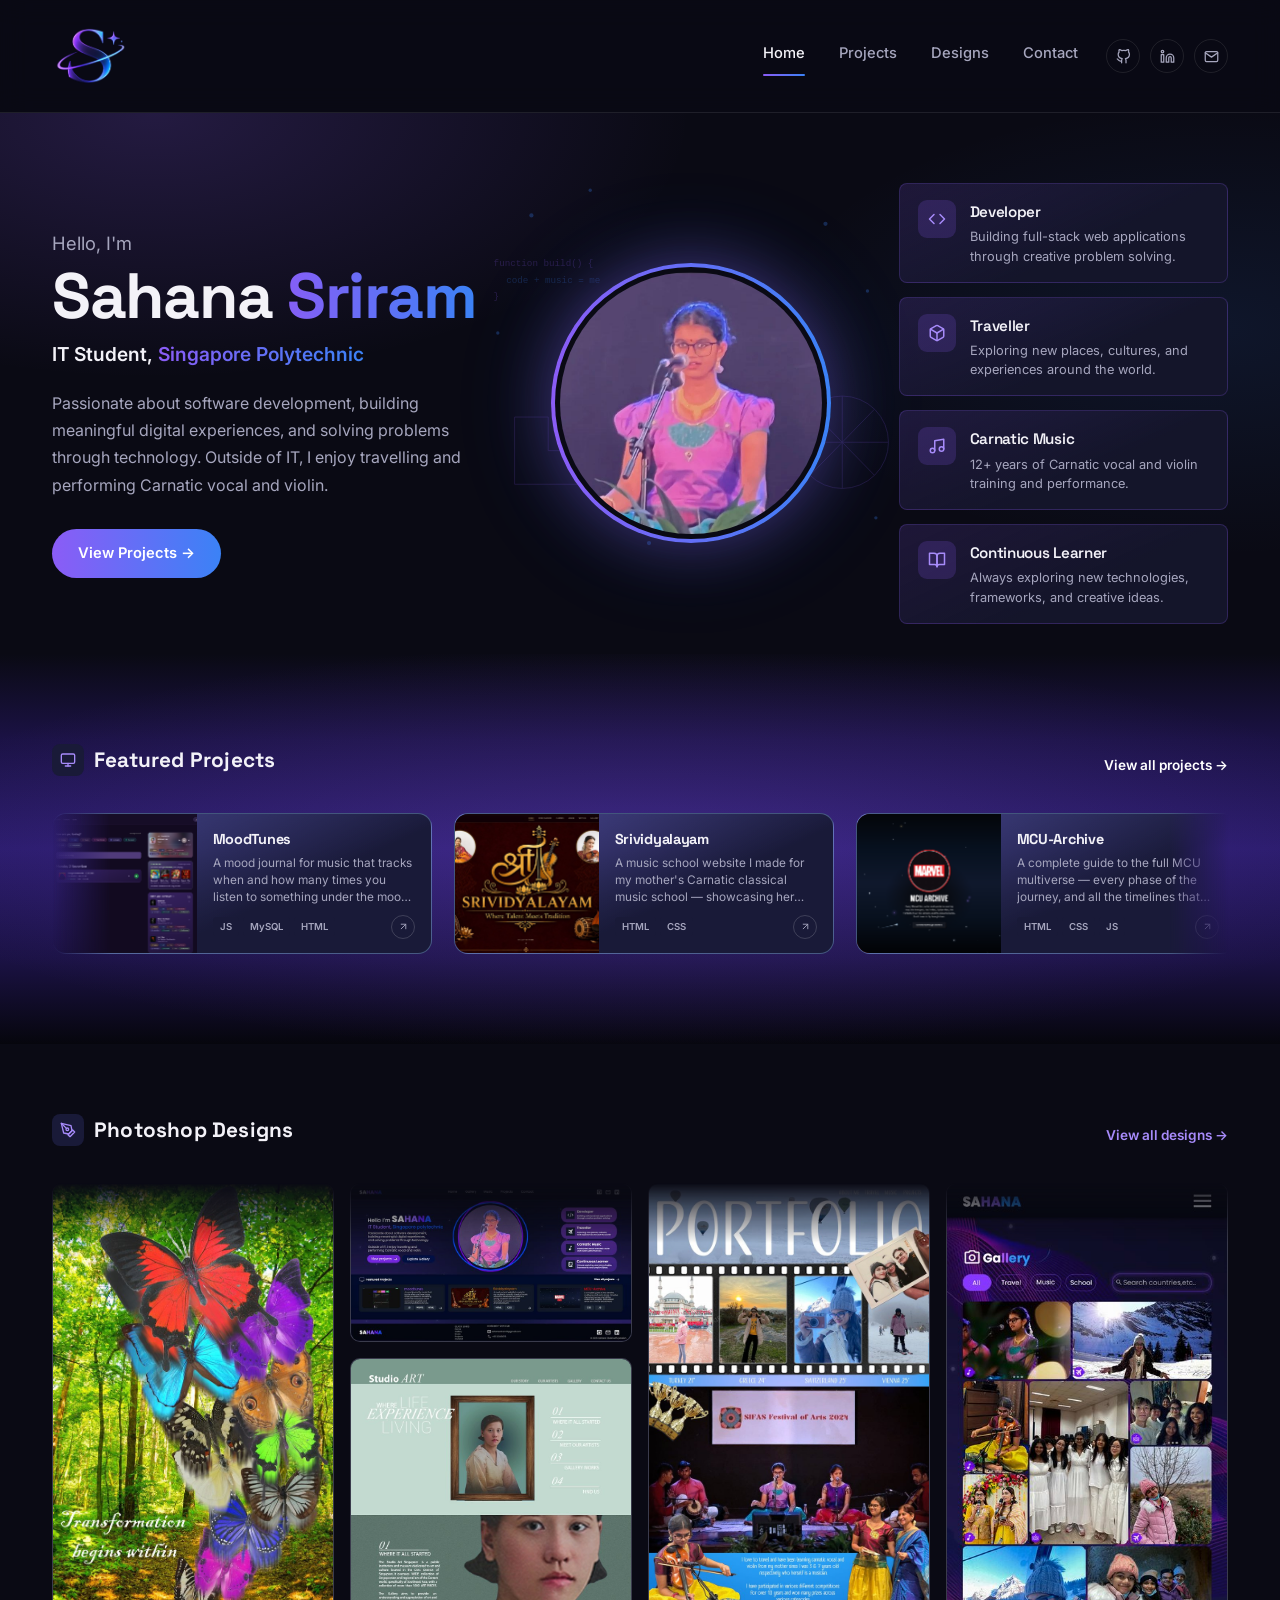
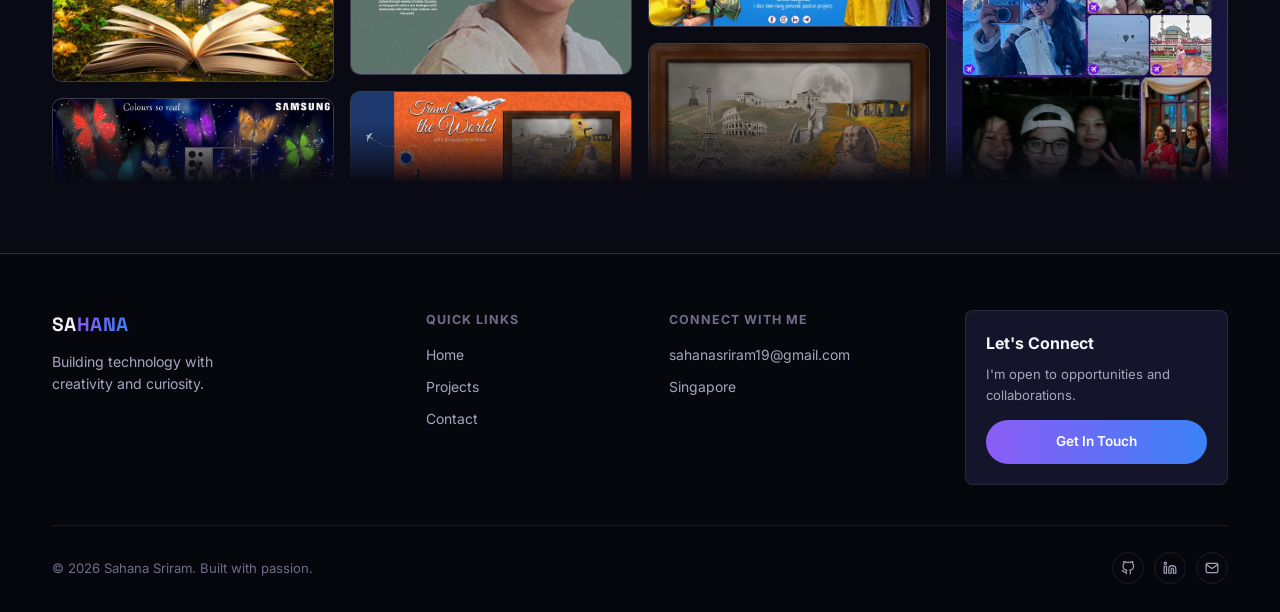
==== commit ffa85513: "edited layout" ====
--- a/index.html
+++ b/index.html
@@ -267,67 +267,111 @@
       <a href="designs.html" class="view-all">View all designs &rarr;</a>
     </div>
 
-    <div class="design-wall large" data-mosaic>
-      <figure class="design-item" data-cat="Photo manipulation">
+    <div class="live-wall" aria-label="Photoshop designs, moving. Hover to pause, click to enlarge.">
+      <div class="live-col c1"><div class="live-track">
+        <figure class="live-item">
         <button type="button" class="design-btn" data-lightbox="images/transformation.jpg" data-caption="Transformation Begins Within" aria-label="Open design: Transformation Begins Within">
           <img src="images/transformation-thumb.jpg" width="1080" height="1920" loading="lazy" alt="Poster of colourful butterflies rising from an open book in a forest">
           <span class="design-cap"><b>Transformation Begins Within</b><i>Photo manipulation</i></span>
         </button>
       </figure>
-      <figure class="design-item" data-cat="Web design">
+        <figure class="live-item">
+        <button type="button" class="design-btn" data-lightbox="images/colours-so-real.jpg" data-caption="Colours So Real" aria-label="Open design: Colours So Real">
+          <img src="images/colours-so-real-thumb.jpg" width="1366" height="768" loading="lazy" alt="Butterflies, a rabbit in a top hat and a phone against a night city skyline">
+          <span class="design-cap"><b>Colours So Real</b><i>Advertising</i></span>
+        </button>
+      </figure>
+        <figure class="live-item">
+        <button type="button" class="design-btn" data-lightbox="images/sweet-juicy.jpg" data-caption="Sweet, Juicy, Unstoppable" aria-label="Open design: Sweet, Juicy, Unstoppable">
+          <img src="images/sweet-juicy-thumb.jpg" width="800" height="800" loading="lazy" alt="Watermelon slices and a lollipop in a splash of juice">
+          <span class="design-cap"><b>Sweet, Juicy, Unstoppable</b><i>Advertising</i></span>
+        </button>
+      </figure>
+        <figure class="live-item">
+        <button type="button" class="design-btn" data-lightbox="images/home-mobile.jpg" data-caption="Home Page: Mobile Layout" aria-label="Open design: Home Page: Mobile Layout">
+          <img src="images/home-mobile-thumb.jpg" width="1080" height="2940" loading="lazy" alt="Mobile home page design with profile, skill cards and project cards">
+          <span class="design-cap"><b>Home Page: Mobile Layout</b><i>Web design</i></span>
+        </button>
+      </figure>
+        <figure class="live-item">
+        <button type="button" class="design-btn" data-lightbox="images/filmstrip-banner.jpg" data-caption="Filmstrip Banner" aria-label="Open design: Filmstrip Banner">
+          <img src="images/filmstrip-banner-thumb.jpg" width="1357" height="1005" loading="lazy" alt="Curved film strip with five photos of children skating and a family picnic">
+          <span class="design-cap"><b>Filmstrip Banner</b><i>Layout</i></span>
+        </button>
+      </figure>
+      </div></div>
+      <div class="live-col c2"><div class="live-track">
+        <figure class="live-item">
         <button type="button" class="design-btn" data-lightbox="images/portfolio-web.jpg" data-caption="Portfolio Website" aria-label="Open design: Portfolio Website">
           <img src="images/portfolio-web-thumb.jpg" width="1366" height="768" loading="lazy" alt="Dark website design with a profile photo, info cards and featured projects">
           <span class="design-cap"><b>Portfolio Website</b><i>Web design</i></span>
         </button>
       </figure>
-      <figure class="design-item" data-cat="Web design">
+        <figure class="live-item">
         <button type="button" class="design-btn" data-lightbox="images/studio-art.jpg" data-caption="Studio Art" aria-label="Open design: Studio Art">
           <img src="images/studio-art-thumb.jpg" width="1366" height="1536" loading="lazy" alt="Soft green web layout for an art studio with a framed portrait">
           <span class="design-cap"><b>Studio Art</b><i>Web design</i></span>
         </button>
       </figure>
-      <figure class="design-item" data-cat="Layout">
+        <figure class="live-item">
+        <button type="button" class="design-btn" data-lightbox="images/travel-the-world.jpg" data-caption="Travel the World" aria-label="Open design: Travel the World">
+          <img src="images/travel-the-world-thumb.jpg" width="1690" height="770" loading="lazy" alt="Orange banner with a framed collage of world landmarks and the line Travel the World">
+          <span class="design-cap"><b>Travel the World</b><i>Advertising</i></span>
+        </button>
+      </figure>
+      </div></div>
+      <div class="live-col c3"><div class="live-track">
+        <figure class="live-item">
         <button type="button" class="design-btn" data-lightbox="images/portfolio-poster.jpg" data-caption="Portfolio" aria-label="Open design: Portfolio">
           <img src="images/portfolio-poster-thumb.jpg" width="1012" height="1600" loading="lazy" alt="Portfolio layout with a film strip of travel photos and a performance photo">
           <span class="design-cap"><b>Portfolio</b><i>Layout</i></span>
         </button>
       </figure>
-      <figure class="design-item" data-cat="Advertising">
+        <figure class="live-item">
+        <button type="button" class="design-btn" data-lightbox="images/wonders.jpg" data-caption="Wonders of the World" aria-label="Open design: Wonders of the World">
+          <img src="images/wonders-thumb.jpg" width="1024" height="768" loading="lazy" alt="Framed collage of world landmarks across a field of orange flowers">
+          <span class="design-cap"><b>Wonders of the World</b><i>Photo manipulation</i></span>
+        </button>
+      </figure>
+        <figure class="live-item">
+        <button type="button" class="design-btn" data-lightbox="images/gallery-web.jpg" data-caption="Gallery Page: Web Layout" aria-label="Open design: Gallery Page: Web Layout">
+          <img src="images/gallery-web-thumb.jpg" width="1366" height="768" loading="lazy" alt="Gallery page design with filter chips and a grid of travel and music photos">
+          <span class="design-cap"><b>Gallery Page: Web Layout</b><i>Web design</i></span>
+        </button>
+      </figure>
+        <figure class="live-item">
+        <button type="button" class="design-btn" data-lightbox="images/celebration-poster.jpg" data-caption="Celebration Poster: National Day" aria-label="Open design: Celebration Poster: National Day">
+          <img src="images/celebration-poster-thumb.jpg" width="1366" height="1900" loading="lazy" alt="Singapore National Day poster with a child looking up, a flag, helicopters, fireworks and a film strip of photos">
+          <span class="design-cap"><b>Celebration Poster: National Day</b><i>Photo manipulation</i></span>
+        </button>
+      </figure>
+      </div></div>
+      <div class="live-col c4"><div class="live-track">
+        <figure class="live-item">
+        <button type="button" class="design-btn" data-lightbox="images/gallery-mobile.jpg" data-caption="Gallery Page: Mobile Layout" aria-label="Open design: Gallery Page: Mobile Layout">
+          <img src="images/gallery-mobile-thumb.jpg" width="1080" height="2940" loading="lazy" alt="Mobile gallery page design with filter chips and a photo grid">
+          <span class="design-cap"><b>Gallery Page: Mobile Layout</b><i>Web design</i></span>
+        </button>
+      </figure>
+        <figure class="live-item">
+        <button type="button" class="design-btn" data-lightbox="images/fire-ice.jpg" data-caption="Fire and Ice" aria-label="Open design: Fire and Ice">
+          <img src="images/fire-ice-thumb.jpg" width="800" height="800" loading="lazy" alt="A fire lion facing an ice dragon on a dark splattered background">
+          <span class="design-cap"><b>Fire and Ice</b><i>Photo manipulation</i></span>
+        </button>
+      </figure>
+        <figure class="live-item">
         <button type="button" class="design-btn" data-lightbox="images/dreamscape.jpg" data-caption="Dreamscape of Fashion" aria-label="Open design: Dreamscape of Fashion">
           <img src="images/dreamscape-thumb.jpg" width="1024" height="768" loading="lazy" alt="Handbags and heels standing on reflective water under a blue sky">
           <span class="design-cap"><b>Dreamscape of Fashion</b><i>Advertising</i></span>
         </button>
       </figure>
-      <figure class="design-item" data-cat="Advertising">
-        <button type="button" class="design-btn" data-lightbox="images/travel-the-world.jpg" data-caption="Travel the World" aria-label="Open design: Travel the World">
-          <img src="images/travel-the-world-thumb.jpg" width="1690" height="770" loading="lazy" alt="Orange banner with a framed collage of world landmarks and the line Travel the World">
-          <span class="design-cap"><b>Travel the World</b><i>Advertising</i></span>
-        </button>
-      </figure>
-      <figure class="design-item" data-cat="Web design">
-        <button type="button" class="design-btn" data-lightbox="images/home-mobile.jpg" data-caption="Home Page: Mobile Layout" aria-label="Open design: Home Page: Mobile Layout">
-          <img src="images/home-mobile-thumb.jpg" width="1080" height="2940" loading="lazy" alt="Mobile home page design with profile, skill cards and project cards">
-          <span class="design-cap"><b>Home Page: Mobile Layout</b><i>Web design</i></span>
-        </button>
-      </figure>
-      <figure class="design-item" data-cat="Advertising">
-        <button type="button" class="design-btn" data-lightbox="images/colours-so-real.jpg" data-caption="Colours So Real" aria-label="Open design: Colours So Real">
-          <img src="images/colours-so-real-thumb.jpg" width="1366" height="768" loading="lazy" alt="Butterflies, a rabbit in a top hat and a phone against a night city skyline">
-          <span class="design-cap"><b>Colours So Real</b><i>Advertising</i></span>
-        </button>
-      </figure>
-      <figure class="design-item" data-cat="Photo manipulation">
-        <button type="button" class="design-btn" data-lightbox="images/wonders.jpg" data-caption="Wonders of the World" aria-label="Open design: Wonders of the World">
-          <img src="images/wonders-thumb.jpg" width="1024" height="768" loading="lazy" alt="Framed collage of world landmarks across a field of orange flowers">
-          <span class="design-cap"><b>Wonders of the World</b><i>Photo manipulation</i></span>
-        </button>
-      </figure>
-      <figure class="design-item" data-cat="Photo manipulation">
-        <button type="button" class="design-btn" data-lightbox="images/celebration-poster.jpg" data-caption="Celebration Poster: National Day" aria-label="Open design: Celebration Poster: National Day">
-          <img src="images/celebration-poster-thumb.jpg" width="1366" height="1900" loading="lazy" alt="Singapore National Day poster with a child looking up, a flag, helicopters, fireworks and a film strip of photos">
-          <span class="design-cap"><b>Celebration Poster: National Day</b><i>Photo manipulation</i></span>
-        </button>
-      </figure>
+        <figure class="live-item">
+        <button type="button" class="design-btn" data-lightbox="images/fireworks.jpg" data-caption="Fireworks" aria-label="Open design: Fireworks">
+          <img src="images/fireworks-thumb.jpg" width="384" height="432" loading="lazy" alt="Hand-drawn style fireworks in purple, orange and red">
+          <span class="design-cap"><b>Fireworks</b><i>Illustration</i></span>
+        </button>
+      </figure>
+      </div></div>
     </div>
   </div>
 </section>
